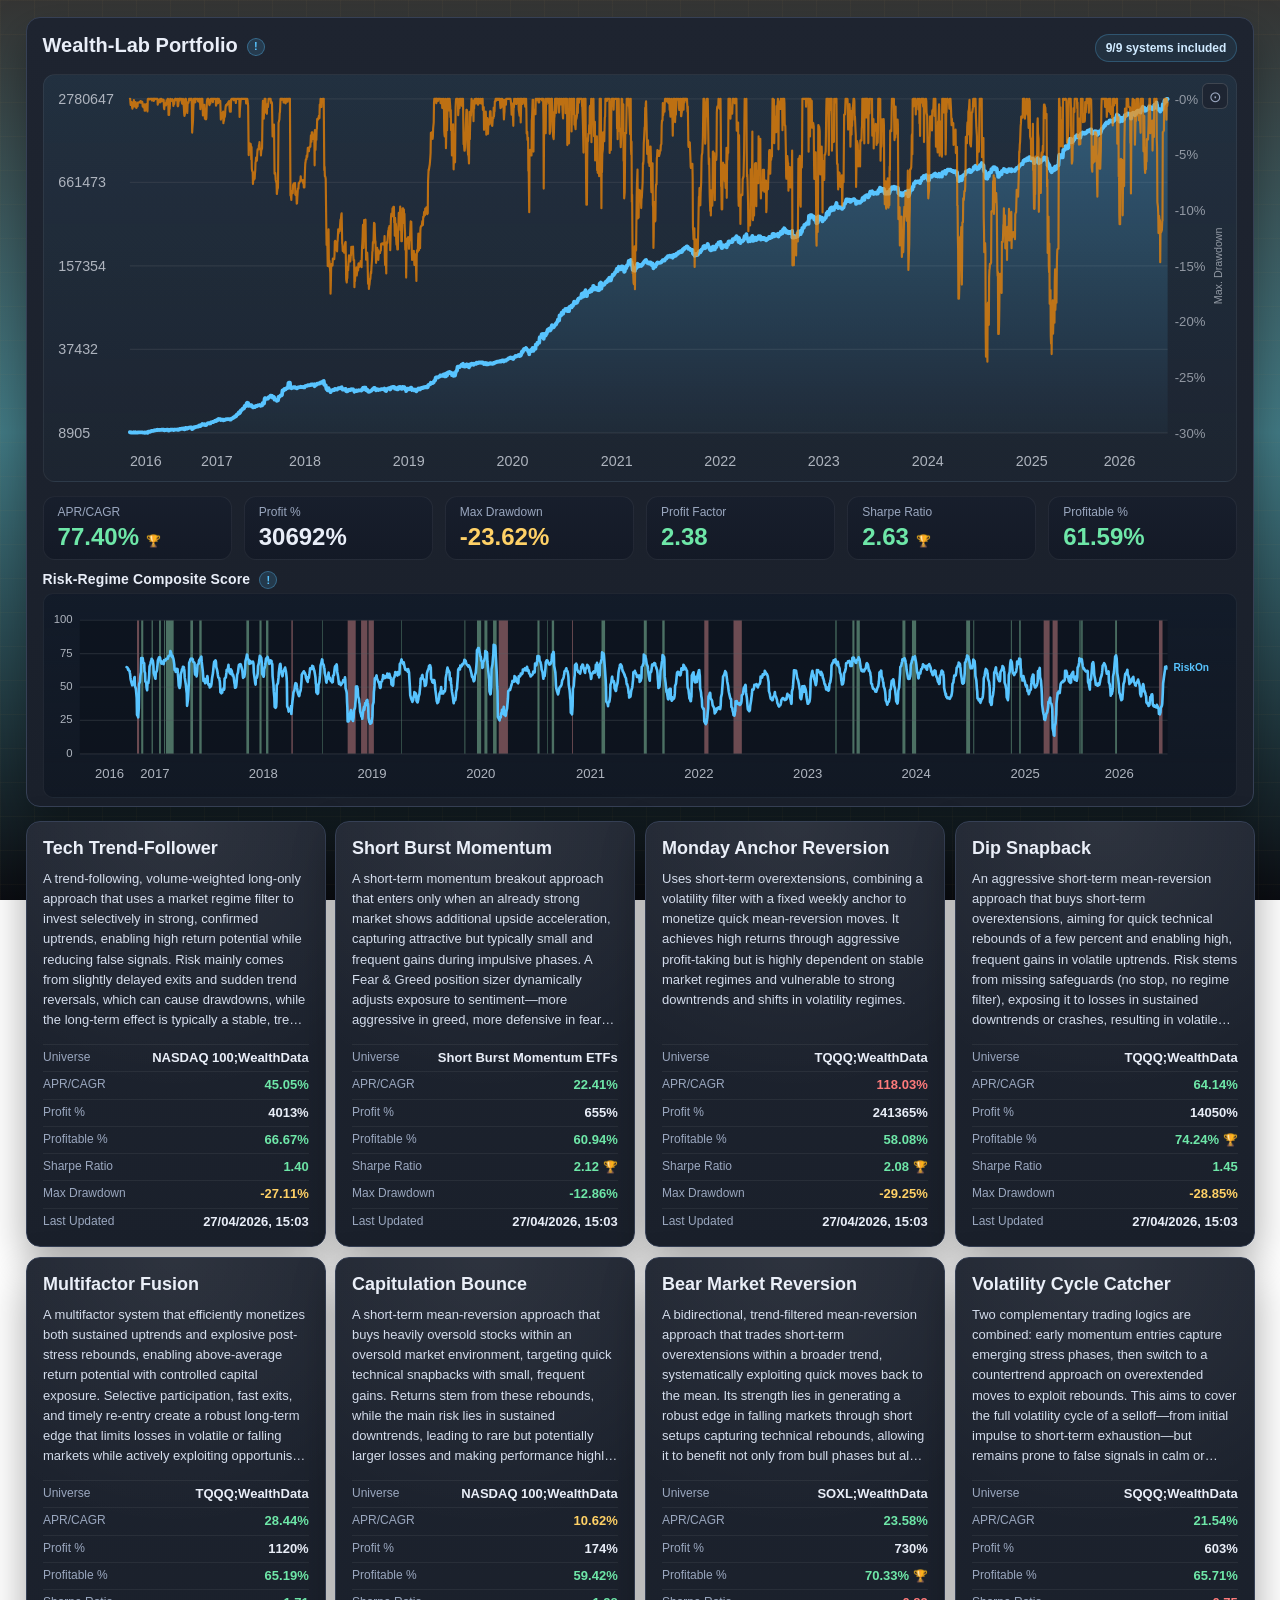
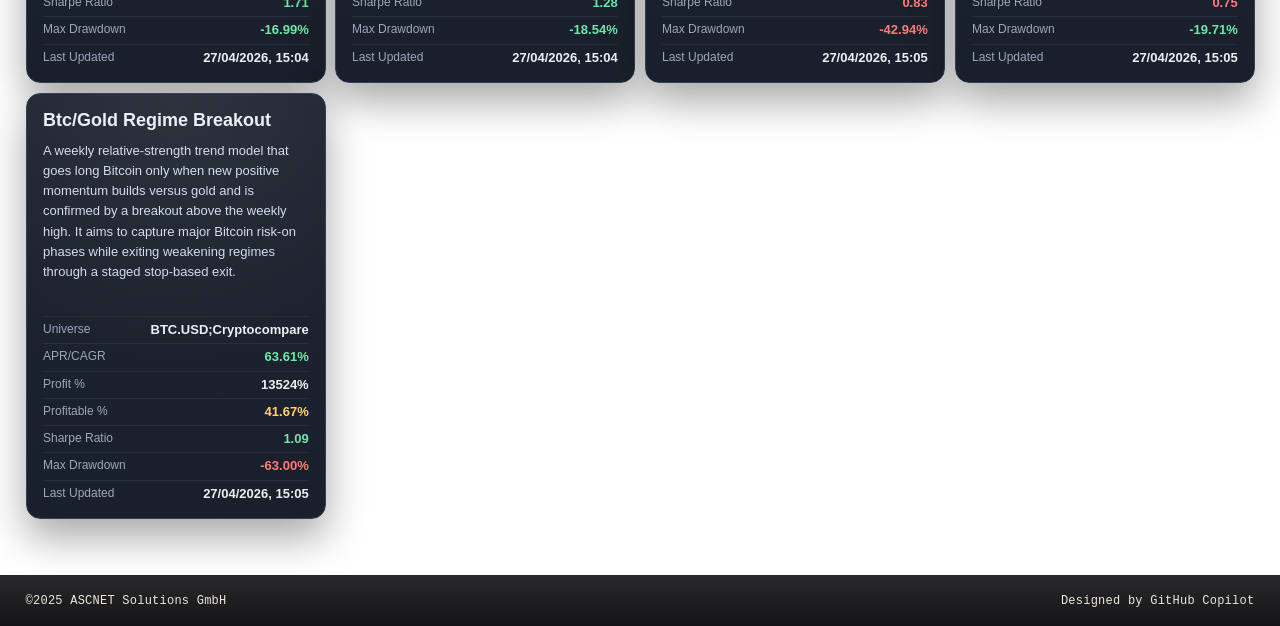
==== index.html @ 626f9207 "Adjusted Risk-Regime Composite Score Panel to better fit into screen hight" ====
<!DOCTYPE html>
<html lang="en">

<head>
    <meta charset="UTF-8" />
    <meta name="viewport" content="width=device-width, initial-scale=1.0" />
    <title>Wealth-Lab Meta-Portfolio | Systematic Trading Systems Overview</title>
    <meta name="description" content="Live overview of the Wealth-Lab Meta-Portfolio — a multi-strategy, regime-aware systematic trading framework active since 2016. Track equity performance, drawdowns and key metrics across 9 independent trading systems." />
    <meta name="robots" content="index, follow" />
    <link rel="canonical" href="https://wl-trading-systems.ascnet.ch/" />
    <meta property="og:title" content="Wealth-Lab Meta-Portfolio" />
    <meta property="og:description" content="Live performance dashboard of a systematic multi-strategy portfolio active since 2016." />
    <meta property="og:type" content="website" />
    <meta property="og:url" content="https://wl-trading-systems.ascnet.ch/" />
    <script type="application/ld+json">
    {
      "@context": "https://schema.org",
      "@type": "WebSite",
      "name": "Wealth-Lab Meta-Portfolio",
      "url": "https://wl-trading-systems.ascnet.ch/",
      "description": "Systematic multi-strategy trading portfolio dashboard, active since 2016."
    }
    </script>
    <link rel="stylesheet" href="css/landing.css" />
</head>

<body>
    <div id="pageLoader" class="page-loader-overlay" role="status" aria-live="polite" aria-label="Loading dashboard overview">
        <div class="page-loader-card">
            <div class="page-loader-spinner" aria-hidden="true"></div>
            <div class="page-loader-title">Loading dashboard...</div>
            <div class="page-loader-text" id="pageLoaderText">Please wait while the overview is being prepared.</div>
        </div>
    </div>

    <main class="landing">
        <section class="portfolio-overview-section" aria-labelledby="portfolioOverviewTitle">
            <div class="portfolio-overview-card">
                <div class="portfolio-overview-header">
                    <div class="portfolio-title-wrap">
                        <h2 id="portfolioOverviewTitle" class="portfolio-overview-title">Wealth-Lab Portfolio</h2><span class="portfolio-info-tooltip">
                            <span class="portfolio-info-icon" aria-label="Portfolio history" role="img">!</span>
                            <span class="portfolio-info-box" role="tooltip">
                                The portfolio was initially established in 2016 with a small set of two systematic trading strategies. From the outset, the focus was on building a fully rule-based, process-driven framework with an emphasis on robustness and long-term survivability. Over time, one of the original strategies proved structurally sound and remains part of the portfolio today, while the other was retired as part of a disciplined validation and selection process.
                                <br><br>
                                Between 2019 and 2023, the portfolio was systematically expanded through the addition of new strategies, each introduced following extensive research, testing and validation. These additions were not made simultaneously, but incrementally across multiple market cycles, allowing each component to be evaluated under different conditions before being integrated into the broader framework.
                                <br><br>
                                Throughout this period, all strategies were continuously refined and stress-tested, including through out-of-sample validation and portfolio-level analysis. Underperforming or redundant components were either improved or removed, ensuring that only resilient and complementary strategies remained.
                                <br><br>
                                The result is the current portfolio: a multi-strategy, regime-aware system composed of independently developed components that have been iteratively enhanced and integrated over several years. This evolutionary approach reflects a strong focus on process discipline, adaptability and the long-term stability of the overall system rather than short-term performance optimization.
                            </span>
                        </span>
                    </div>
                    <div class="portfolio-overview-status" id="portfolioOverviewStatus">Loading...</div>
                </div>
                <div class="portfolio-overview-chart-wrap">
                    <svg id="portfolioOverviewChart" viewBox="0 0 1000 340" preserveAspectRatio="xMidYMid meet" aria-label="Aggregated portfolio equity chart"></svg>
                </div>
                <div class="portfolio-kpi-grid grid-cards" id="portfolioOverviewCards" aria-live="polite"></div>

                <div class="regime-engine-wrap">
                    <div class="regime-engine-header">
                        <span class="regime-engine-title-row">
                            <span class="regime-engine-title">Risk-Regime Composite Score</span>
                            <span class="regime-info-tooltip">
                                <span class="regime-info-icon" aria-label="Info" role="img">!</span>
                                <span class="regime-info-box" role="tooltip">
                                    The Risk-Regime Composite Score is a normalized 0–100 indicator that captures the overall market environment by combining trend strength and momentum 
                                    across multiple time horizons, enriched by a forward-looking volatility component providing an external view of market stress and implied volatility dynamics
                                    <br><br>
                                    It integrates a slow (structural), medium (confirmation), and fast (timing) component, along with their directional changes (slopes), into a single regime signal.
                                    Higher values indicate a stable, risk-on environment with strong and aligned trends, while lower values reflect deteriorating conditions, increased fragility, and a transition toward risk-off.
                                    <br><br>
                                    The score is designed for portfolio-level exposure control, helping to determine when risk should be increased, reduced, or avoided, rather than for precise trade entry timing.
                                </span>
                            </span>
                        </span>
                        <span class="regime-engine-legend">
                            <span id="regimeLegendStretch" class="regime-legend-item regime-legend-stretch">&#9679; Risk-Regime Stretch Score</span>
                        </span>
                    </div>
                    <div class="regime-engine-chart-wrap">
                        <svg id="regimeEngineChart" viewBox="0 0 1000 170" preserveAspectRatio="xMidYMid meet"
                             aria-label="Market regime composite and stretch score chart"></svg>
                    </div>
                </div>
            </div>
        </section>

        <section class="systems-grid" id="systemsGrid" aria-live="polite"></section>
    </main>

    <footer class="site-footer" aria-label="Footer">
        <div class="site-footer-inner footer-simple">
            <div class="site-footer-left">©2025 ASCNET Solutions GmbH</div>
            <div class="site-footer-right">Designed by GitHub Copilot</div>
        </div>
    </footer>

    <script src="js/systems.js"></script>
    <script src="js/kpi-config.js"></script>
    <script src="js/equity-overview-chart.js"></script>
    <script src="js/regime-engine-chart.js"></script>
    <script src="js/landing.js"></script>
</body>

</html>
---- css/landing.css ----
:root {
  --bg: #101218;
  --bg-soft: #161b24;
  --panel: #1e2430;
  --panel-soft: #242c3a;
  --border: #364055;
  --text: #e9eef8;
  --muted: #9aa7bf;
  --accent: #58c4ff;
  --accent-2: #6fffb0;
  --danger: #ff6b6b;
  --shadow: 0 18px 40px rgba(0, 0, 0, 0.35);
}

* {
  box-sizing: border-box;
}

body {
  margin: 0;
  min-height: 100vh;
  display: flex;
  flex-direction: column;
  position: relative;
  overflow-x: hidden;
  isolation: isolate;
  font-family: "Segoe UI", Tahoma, Geneva, Verdana, sans-serif;
  color: var(--text);
  background: linear-gradient(rgba(201, 157, 84, 0.045) 1px, transparent 1px),
    linear-gradient(90deg, rgba(201, 157, 84, 0.045) 1px, transparent 1px),
    radial-gradient(
      circle at 50% 0%,
      rgba(255, 212, 138, 0.08),
      transparent 0 34%
    ),
    /* linear-gradient(180deg, #08080b 0%, #120f0c 48%, #0b0d12 100%); */
      linear-gradient(180deg, #353534 0%, #417983 48%, #0b0d12 100%);

  background-size: 34px 34px, 34px 34px, auto, auto;
  background-attachment: fixed;
}

body::before,
body::after {
  content: "";
  position: fixed;
  inset: -14% -10%;
  pointer-events: none;
  z-index: -1;
  filter: blur(90px);
  opacity: 0.92;
  mix-blend-mode: screen;
}

body::before {
  background: radial-gradient(
      circle at 14% 12%,
      rgba(214, 164, 78, 0.3),
      transparent 0 28%
    ),
    radial-gradient(
      circle at 88% 10%,
      rgba(255, 210, 120, 0.18),
      transparent 0 24%
    ),
    radial-gradient(
      circle at 50% -6%,
      rgba(155, 114, 58, 0.14),
      transparent 0 22%
    );
}

body::after {
  background: radial-gradient(
      circle at 24% 74%,
      rgba(191, 145, 63, 0.12),
      transparent 0 18%
    ),
    radial-gradient(
      circle at 78% 84%,
      rgba(255, 214, 138, 0.08),
      transparent 0 18%
    );
}

.page-loader-overlay {
  position: fixed;
  inset: 0;
  z-index: 120;
  display: flex;
  align-items: center;
  justify-content: center;
  padding: 16px;
  background: rgba(7, 10, 16, 0.72);
  backdrop-filter: blur(8px);
  opacity: 1;
  visibility: visible;
  transition: opacity 180ms ease, visibility 180ms ease;
}

.page-loader-overlay.hidden {
  opacity: 0;
  visibility: hidden;
  pointer-events: none;
}

.page-loader-card {
  width: min(360px, 92vw);
  padding: 24px;
  border-radius: 16px;
  border: 1px solid rgba(255, 255, 255, 0.1);
  background: linear-gradient(
    180deg,
    rgba(18, 23, 34, 0.96),
    rgba(23, 29, 42, 0.96)
  );
  box-shadow: 0 22px 54px rgba(0, 0, 0, 0.42);
  text-align: center;
}

.page-loader-spinner {
  width: 38px;
  height: 38px;
  margin: 0 auto 12px;
  border-radius: 50%;
  border: 3px solid rgba(255, 255, 255, 0.12);
  border-top-color: var(--accent);
  animation: page-loader-spin 0.85s linear infinite;
}

.page-loader-title {
  font-size: 16px;
  font-weight: 600;
  color: var(--text);
}

.page-loader-text {
  margin-top: 8px;
  color: var(--muted);
  font-size: 13px;
}

@keyframes page-loader-spin {
  to {
    transform: rotate(360deg);
  }
}

.landing {
  flex: 1;
  width: min(1200px, 94vw);
  margin: 0 auto;
  padding: 1px 0 56px;
}

.site-footer {
  margin-top: auto;
  border-top: 1px solid rgba(255, 255, 255, 0.08);
  background: linear-gradient(
    180deg,
    rgba(18, 18, 20, 0.9),
    rgba(10, 10, 12, 0.96)
  );
  backdrop-filter: blur(10px);
}

.site-footer-inner {
  width: min(1200px, 94vw);
  margin: 0 auto;
  padding: 18px 0;
  display: grid;
  grid-template-columns: 1fr auto 1fr;
  align-items: center;
  gap: 16px;
}

.site-footer-left,
.site-footer-right,
.site-footer-link,
.site-footer-separator {
  font-family: "Consolas", "SFMono-Regular", monospace;
  font-size: 12px;
  color: rgba(255, 248, 236, 0.92);
  letter-spacing: 0.02em;
}

.footer-simple {
  grid-template-columns: 1fr 1fr;
}

.site-footer-right {
  text-align: right;
}

.landing-header h1 {
  margin: 0;
  font-size: clamp(26px, 4vw, 40px);
  letter-spacing: 0.02em;
}

.landing-header p {
  margin: 10px 0 0;
  color: var(--muted);
  line-height: 1.6;
  max-width: 860px;
}

.portfolio-overview-section {
  margin-top: 16px;
}

.portfolio-overview-card {
  background: linear-gradient(180deg, var(--panel) 0%, #1a202b 100%);
  border: 1px solid var(--border);
  border-radius: 14px;
  padding: 16px 16px 8px;
  box-shadow: var(--shadow);
}

.portfolio-overview-header {
  display: flex;
  justify-content: space-between;
  align-items: flex-start;
  gap: 16px;
  margin-bottom: 12px;
}

.portfolio-overview-title {
  margin: 0;
  font-size: 20px;
}

.portfolio-title-wrap {
  display: flex;
  align-items: center;
  gap: 0;
  flex-wrap: nowrap;
  min-width: 0;
}

.portfolio-info-tooltip {
  position: relative;
  display: inline-flex;
  align-items: center;
  flex-shrink: 0;
  margin-left: 9px;
  top: 1px;
}

.portfolio-info-icon {
  display: inline-flex;
  align-items: center;
  justify-content: center;
  width: 18px;
  height: 18px;
  border-radius: 50%;
  background: rgba(88, 196, 255, 0.15);
  border: 1px solid rgba(88, 196, 255, 0.35);
  color: var(--accent);
  font-size: 11px;
  font-weight: 700;
  font-style: normal;
  font-family: "Segoe UI", sans-serif;
  cursor: default;
  line-height: 1;
  user-select: none;
  transition: background 0.2s, border-color 0.2s;
}

.portfolio-info-tooltip:hover .portfolio-info-icon {
  background: rgba(88, 196, 255, 0.28);
  border-color: var(--accent);
}

.portfolio-info-box {
  display: none;
  position: absolute;
  top: calc(100% + 10px);
  left: 0;
  z-index: 200;
  width: 440px;
  max-width: min(440px, 90vw);
  background: #1a2235;
  border: 1px solid rgba(88, 196, 255, 0.22);
  border-radius: 10px;
  padding: 14px 16px;
  color: var(--text);
  font-size: 12.5px;
  line-height: 1.6;
  font-weight: 400;
  box-shadow: 0 8px 32px rgba(0, 0, 0, 0.55);
  white-space: normal;
  word-wrap: break-word;
  pointer-events: none;
}

.portfolio-info-tooltip:hover .portfolio-info-box {
  display: block;
}

@media (max-width: 700px) {
  .portfolio-title-wrap {
    position: relative;
  }
  .portfolio-info-tooltip {
    position: static;
  }
  .portfolio-info-box {
    position: absolute;
    top: 100%;
    left: 0;
    right: 0;
    bottom: auto;
    width: auto;
    max-width: none;
  }
}

.portfolio-overview-subtitle {
  margin: 6px 0 0;
  color: var(--muted);
  line-height: 1.5;
}

.portfolio-overview-status {
  flex: 0 0 auto;
  padding: 6px 10px;
  border-radius: 999px;
  border: 1px solid rgba(88, 196, 255, 0.25);
  background: rgba(88, 196, 255, 0.08);
  color: #cfeaff;
  font-size: 12px;
  font-weight: 600;
}

.portfolio-overview-chart-wrap {
  width: 100%;
  overflow: hidden;
  border: 1px solid rgba(255, 255, 255, 0.06);
  border-radius: 12px;
  background: linear-gradient(
    180deg,
    rgba(88, 196, 255, 0.08),
    rgba(88, 196, 255, 0.02)
  );
  position: relative;
}

.chart-zoom-reset {
  position: absolute;
  top: 8px;
  right: 8px;
  z-index: 10;
  width: 26px;
  height: 26px;
  border-radius: 6px;
  border: 1px solid rgba(255, 255, 255, 0.15);
  background: rgba(30, 36, 48, 0.82);
  color: var(--muted);
  font-size: 15px;
  line-height: 1;
  cursor: pointer;
  display: flex;
  align-items: center;
  justify-content: center;
  transition: background 0.15s, color 0.15s, border-color 0.15s;
  backdrop-filter: blur(4px);
}

.chart-zoom-reset:hover {
  background: rgba(88, 196, 255, 0.18);
  border-color: var(--accent);
  color: var(--accent);
}

.portfolio-overview-chart-wrap svg {
  width: 100%;
  height: auto;
  display: block;
}

.portfolio-kpi-grid {
  margin-top: 14px;
  display: grid;
  grid-template-columns: repeat(auto-fit, minmax(170px, 1fr));
  gap: 12px;
}

.portfolio-kpi-grid .card {
  background: linear-gradient(
    180deg,
    rgba(24, 31, 44, 0.98),
    rgba(20, 26, 38, 0.98)
  );
  border: 1px solid rgba(255, 255, 255, 0.06);
  border-radius: 12px;
  padding: 8px 14px;
}

.portfolio-kpi-grid .card-label {
  color: var(--muted);
  font-size: 12px;
  margin-bottom: 4px;
}

.portfolio-kpi-grid .card-value {
  font-size: 24px;
  line-height: 1.2;
  font-weight: 600;
  color: var(--text);
}

.portfolio-kpi-grid .card-value.kpi-positive {
  color: #6ee7a8;
}

.portfolio-kpi-grid .card-value.kpi-warning {
  color: #ffd166;
}

.portfolio-kpi-grid .card-value.kpi-danger {
  color: #ff7b7b;
}

.portfolio-kpi-empty {
  grid-column: 1 / -1;
  padding: 12px 14px;
  border: 1px dashed rgba(255, 255, 255, 0.12);
  border-radius: 12px;
  color: var(--muted);
  text-align: center;
}

.systems-grid {
  margin-top: 14px;
  display: grid;
  grid-template-columns: repeat(auto-fit, minmax(240px, 1fr));
  gap: 10px;
  perspective: 1000px;
}

.system-card {
  text-decoration: none;
  color: inherit;
  display: flex;
  flex-direction: column;
  height: 100%;
  background: linear-gradient(180deg, var(--panel) 0%, #1a202b 100%);
  border: 1px solid var(--border);
  border-radius: 14px;
  padding: 16px;
  box-shadow: var(--shadow);
  position: relative;
  transition: transform 0.08s ease-out, border-color 0.3s ease,
    box-shadow 0.3s ease;
  will-change: transform;
}

/* Rotating gradient border (shown on hover) */
.system-card::before {
  content: "";
  position: absolute;
  inset: 0;
  border-radius: 14px;
  padding: 1.5px;
  background: linear-gradient(var(--sc-angle, 0deg), #58c4ff, #b98a2f, #58c4ff);
  mask: linear-gradient(#fff 0 0) content-box, linear-gradient(#fff 0 0);
  -webkit-mask: linear-gradient(#fff 0 0) content-box, linear-gradient(#fff 0 0);
  mask-composite: exclude;
  -webkit-mask-composite: xor;
  pointer-events: none;
  opacity: 0;
  transition: opacity 0.3s;
  z-index: 0;
}

.system-card:hover::before {
  opacity: 1;
  animation: sc-rotate-border 4s linear infinite;
}

@property --sc-angle {
  syntax: "<angle>";
  initial-value: 0deg;
  inherits: false;
}

@keyframes sc-rotate-border {
  to {
    --sc-angle: 360deg;
  }
}

.system-card:hover {
  border-color: #58c4ff;
  box-shadow: 0 20px 44px rgba(0, 0, 0, 0.42),
    0 0 0 1px rgba(185, 138, 47, 0.28), 0 0 18px rgba(185, 138, 47, 0.16);
}

/* Gloss / light reflection overlay */
.system-card-gloss {
  position: absolute;
  inset: 0;
  border-radius: 14px;
  pointer-events: none;
  z-index: 1;
  background: radial-gradient(
    circle at 50% 0%,
    rgba(255, 255, 255, 0.07) 0%,
    transparent 60%
  );
  transition: background 0.05s linear;
}

.system-card-head {
  display: flex;
  align-items: center;
  gap: 10px;
}

.system-card-head h2 {
  margin: 0;
  font-size: 18px;
}

.system-description {
  margin: 10px 0 14px;
  color: #d2dbeb;
  font-size: 13px;
  min-height: calc(1.55em * 8);
  line-height: 1.55;
  overflow: hidden;
  display: -webkit-box;
  -webkit-line-clamp: 8;
  -webkit-box-orient: vertical;
}

.system-meta {
  margin: 0;
  display: grid;
  gap: 5px;
  margin-top: auto;
}

.system-meta div {
  display: flex;
  justify-content: space-between;
  gap: 12px;
  border-top: 1px solid rgba(255, 255, 255, 0.06);
  padding-top: 5px;
}

.system-meta dt {
  color: var(--muted);
  font-size: 12px;
  line-height: 1.25;
}

.system-meta dd {
  margin: 0;
  text-align: right;
  font-size: 13px;
  line-height: 1.25;
  color: var(--text);
  font-weight: 600;
}

.system-meta dd.kpi-positive {
  color: #6ee7a8;
}

.system-meta dd.kpi-warning {
  color: #ffd166;
}

.system-meta dd.kpi-danger {
  color: #ff7b7b;
}

.kpi-trophy {
  font-size: 12px;
  vertical-align: baseline;
}

.system-card-error {
  border-color: rgba(255, 107, 107, 0.55);
  background: linear-gradient(180deg, #2b1f23 0%, #201619 100%);
}

.system-card-error .system-description {
  color: #ffb6b6;
}

@media (min-width: 1280px) {
  .landing,
  .site-footer-inner {
    width: min(1360px, 96vw);
  }

  .systems-grid {
    grid-template-columns: repeat(auto-fit, minmax(260px, 1fr));
  }
}

@media (max-width: 700px) {
  .landing {
    width: min(1200px, 92vw);
    padding: 24px 0 36px;
  }

  .portfolio-overview-header {
    flex-direction: column;
    align-items: stretch;
  }

  .portfolio-overview-status {
    align-self: flex-start;
  }

  .chart-zoom-reset {
    display: none;
  }

  .portfolio-kpi-grid {
    grid-template-columns: repeat(2, 1fr);
    gap: 10px;
  }

  .portfolio-kpi-grid .card-value {
    font-size: 20px;
  }

  .systems-grid {
    grid-template-columns: 1fr;
  }

  .system-card-head h2 {
    font-size: 15px;
  }

  .site-footer-inner {
    grid-template-columns: 1fr;
    text-align: center;
    gap: 10px;
  }

  .footer-simple {
    grid-template-columns: 1fr;
  }

  .site-footer-right {
    text-align: center;
  }
}

/* ── Market Regime Engine Panel ─────────────────────────────────── */
.regime-engine-wrap {
  margin-top: 10px;
}

.regime-engine-header {
  display: flex;
  align-items: center;
  justify-content: space-between;
  gap: 20px;
  flex-wrap: wrap;
  margin-bottom: 5px;
}

.regime-engine-title-row {
  display: inline-flex;
  align-items: center;
  gap: 0;
}

.regime-engine-title {
  font-size: 14px;
  font-weight: 700;
  color: var(--text);
  letter-spacing: 0.01em;
}

.regime-info-tooltip {
  position: relative;
  display: inline-flex;
  align-items: center;
  flex-shrink: 0;
  margin-left: 9px;
  top: 1px;
}

.regime-info-icon {
  display: inline-flex;
  align-items: center;
  justify-content: center;
  width: 18px;
  height: 18px;
  border-radius: 50%;
  background: rgba(88, 196, 255, 0.15);
  border: 1px solid rgba(88, 196, 255, 0.35);
  color: var(--accent);
  font-size: 11px;
  font-weight: 700;
  font-style: normal;
  font-family: "Segoe UI", sans-serif;
  cursor: default;
  line-height: 1;
  user-select: none;
  transition: background 0.2s, border-color 0.2s;
}

.regime-info-tooltip:hover .regime-info-icon {
  background: rgba(88, 196, 255, 0.28);
  border-color: var(--accent);
}

.regime-info-box {
  display: none;
  position: absolute;
  bottom: calc(100% + 10px);
  left: 0;
  z-index: 200;
  width: 400px;
  max-width: min(400px, 90vw);
  background: #1a2235;
  border: 1px solid rgba(88, 196, 255, 0.22);
  border-radius: 10px;
  padding: 14px 16px;
  color: var(--text);
  font-size: 12.5px;
  line-height: 1.6;
  font-weight: 400;
  box-shadow: 0 8px 32px rgba(0, 0, 0, 0.55);
  white-space: normal;
  word-wrap: break-word;
  pointer-events: none;
}

.regime-info-tooltip:hover .regime-info-box {
  display: block;
}

.regime-engine-legend {
  display: flex;
  gap: 26px;
  align-items: center;
  flex-wrap: wrap;
}

.regime-legend-item {
  font-size: 10px;
  font-weight: 400;
  color: var(--muted);
}

.regime-legend-composite {
  color: #58c4ff;
}

.regime-legend-stretch {
  color: #f5d97a;
}

.regime-engine-chart-wrap {
  width: 100%;
  overflow: hidden;
  border: 1px solid rgba(255, 255, 255, 0.06);
  border-radius: 10px;
  background: linear-gradient(
    180deg,
    rgba(15, 25, 40, 0.7),
    rgba(10, 18, 30, 0.5)
  );
}

.regime-engine-chart-wrap svg {
  width: 100%;
  height: auto;
  display: block;
}
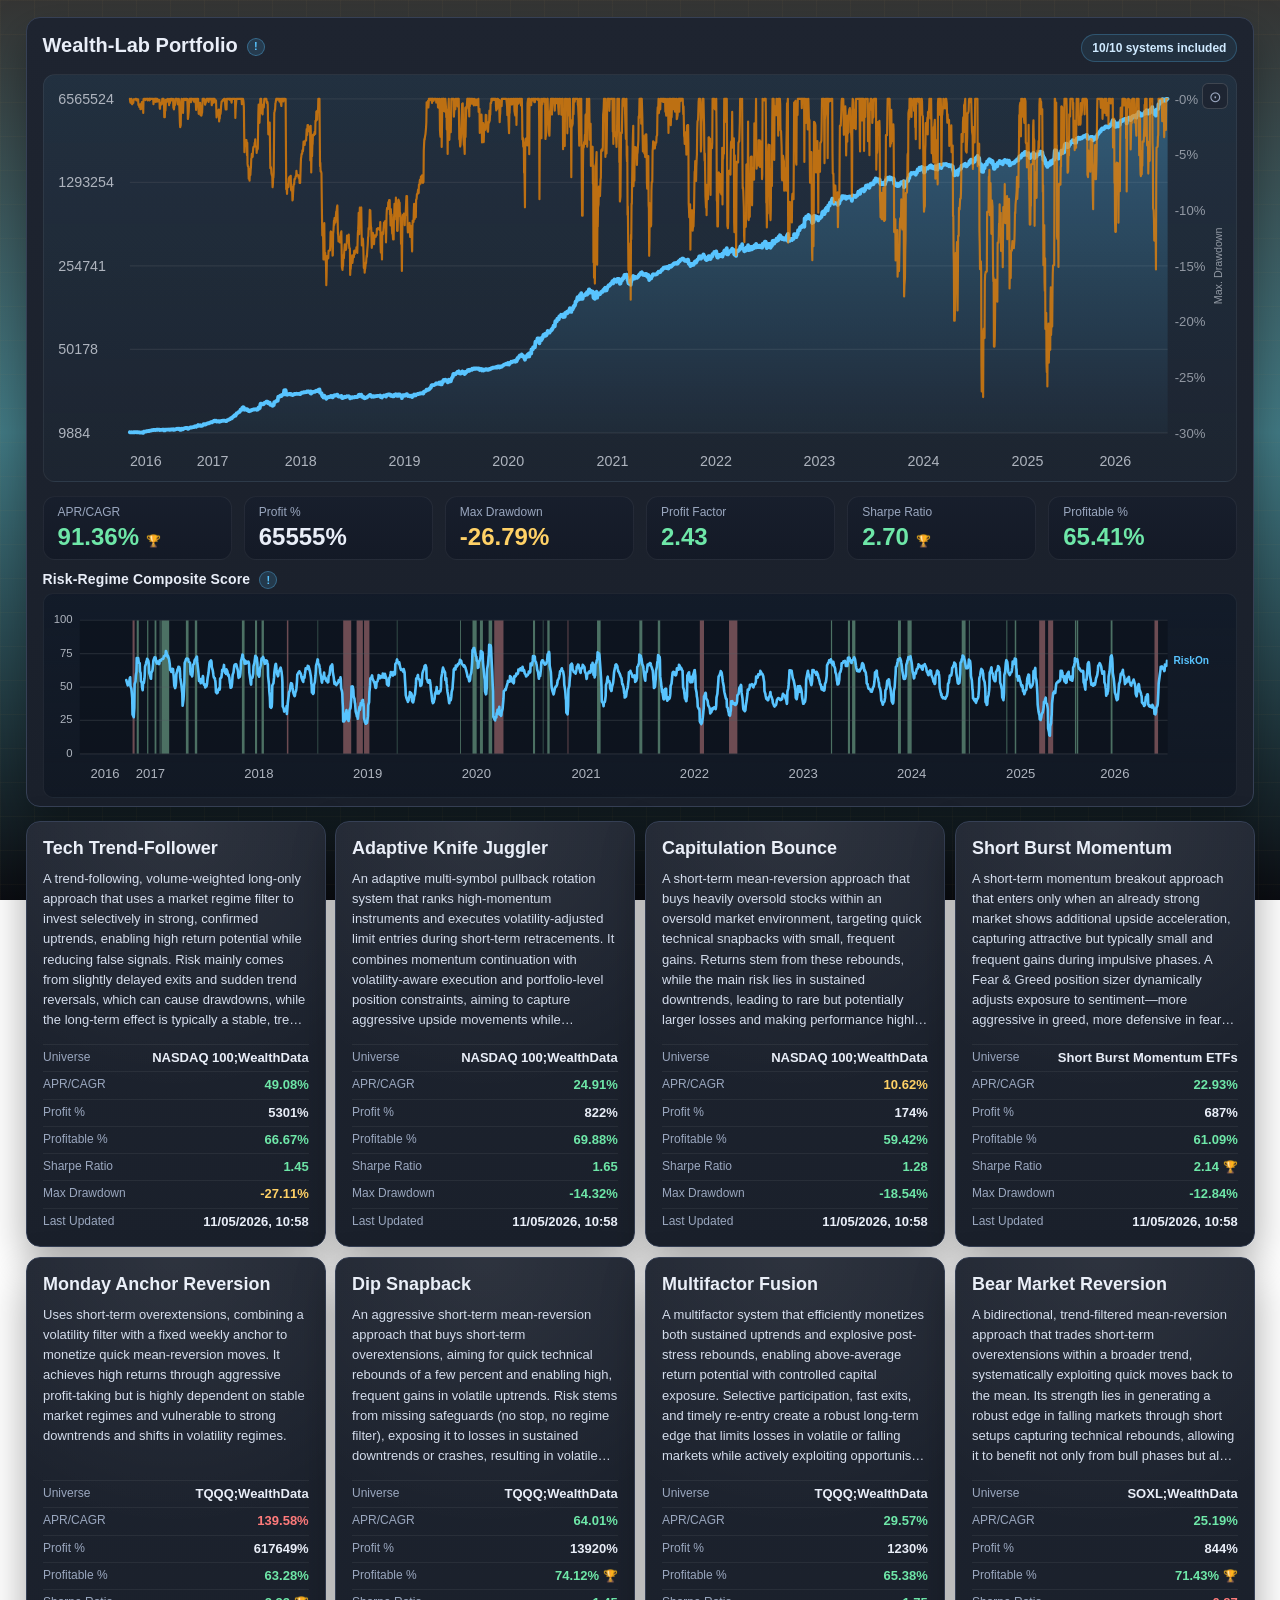
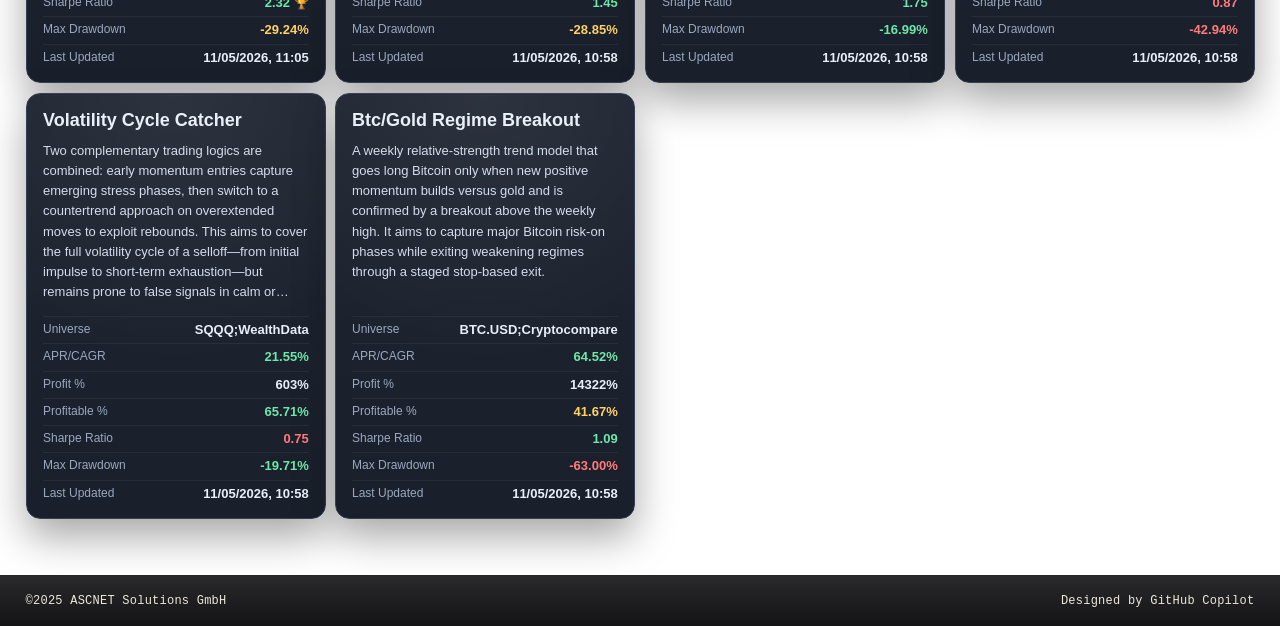
==== commit 380c6e7c: "Changed Text in portfolio-info-box" ====
--- a/index.html
+++ b/index.html
@@ -43,7 +43,7 @@
                             <span class="portfolio-info-box" role="tooltip">
                                 The portfolio was initially established in 2016 with a small set of two systematic trading strategies. From the outset, the focus was on building a fully rule-based, process-driven framework with an emphasis on robustness and long-term survivability. Over time, one of the original strategies proved structurally sound and remains part of the portfolio today, while the other was retired as part of a disciplined validation and selection process.
                                 <br><br>
-                                Between 2019 and 2023, the portfolio was systematically expanded through the addition of new strategies, each introduced following extensive research, testing and validation. These additions were not made simultaneously, but incrementally across multiple market cycles, allowing each component to be evaluated under different conditions before being integrated into the broader framework.
+                                Since 2019, the portfolio was systematically expanded through the addition of new strategies, each introduced following extensive research, testing and validation. These additions were not made simultaneously, but incrementally across multiple market cycles, allowing each component to be evaluated under different conditions before being integrated into the broader framework.
                                 <br><br>
                                 Throughout this period, all strategies were continuously refined and stress-tested, including through out-of-sample validation and portfolio-level analysis. Underperforming or redundant components were either improved or removed, ensuring that only resilient and complementary strategies remained.
                                 <br><br>
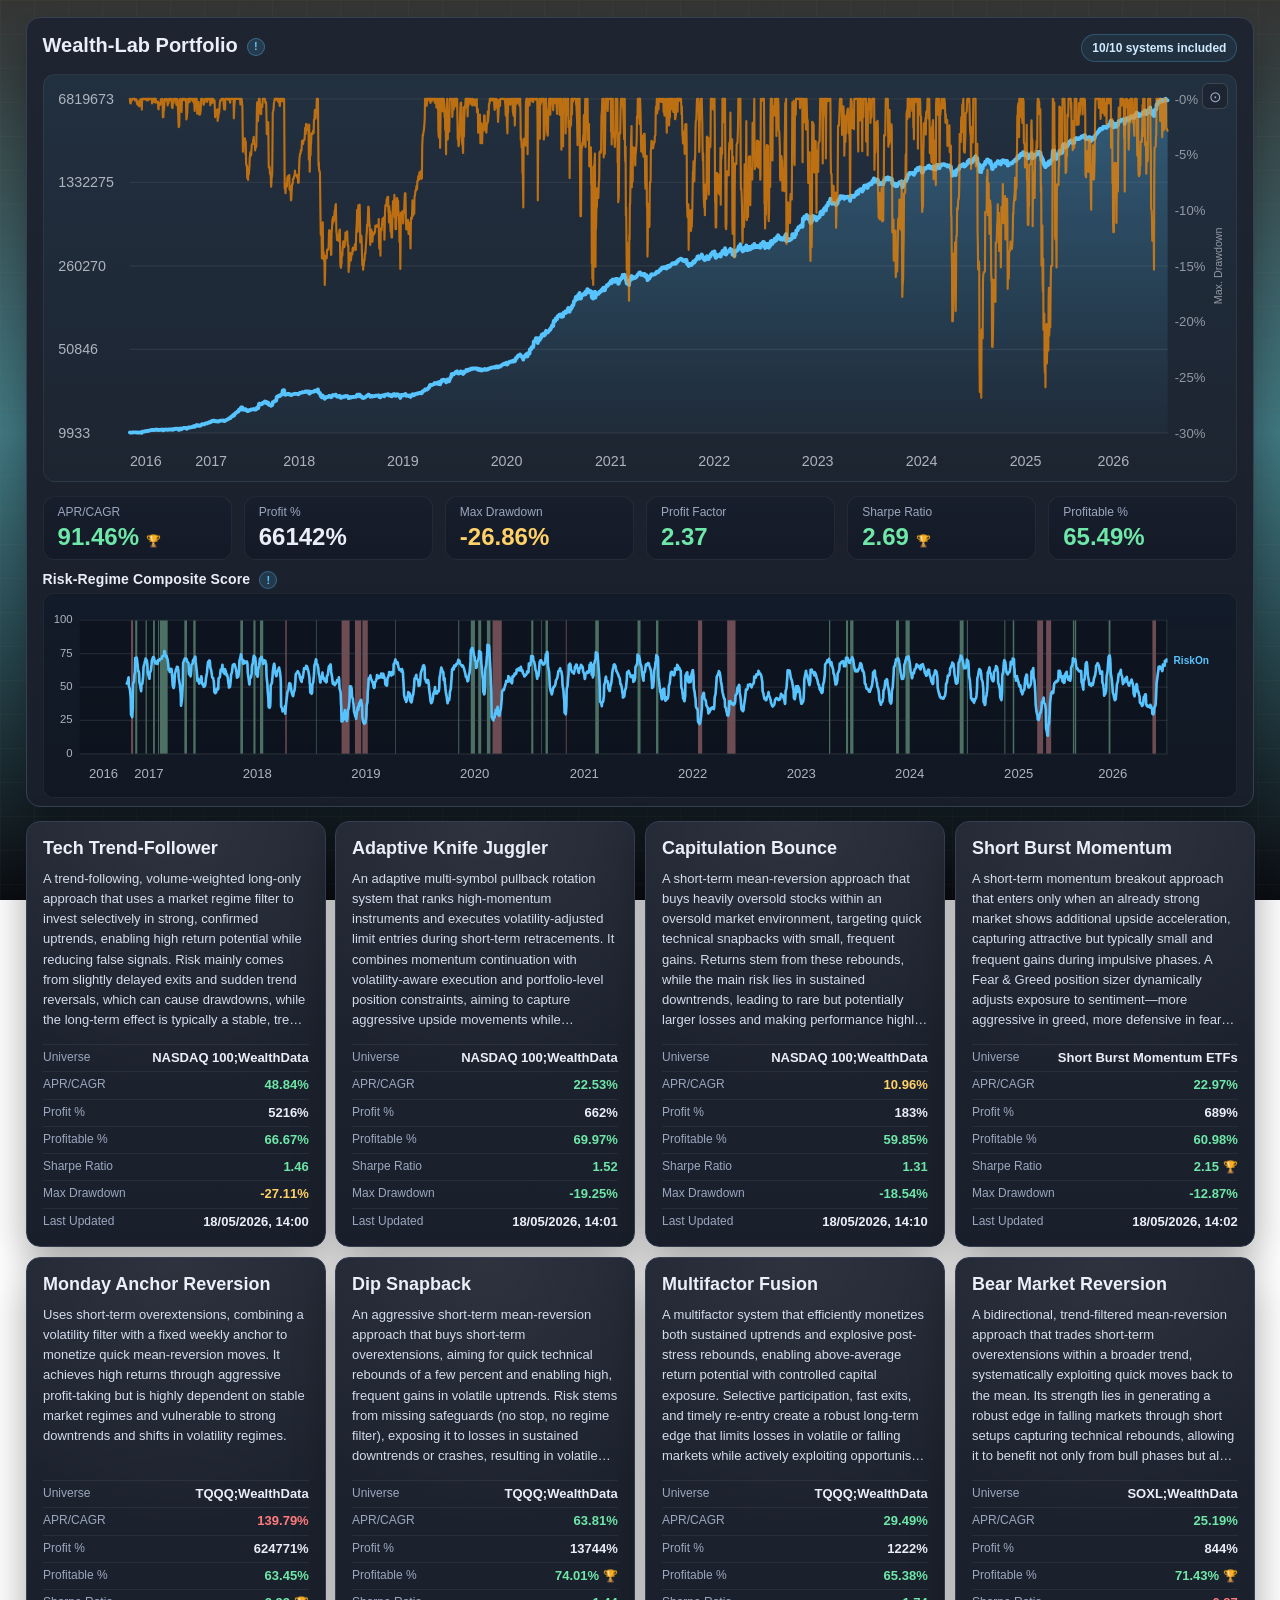
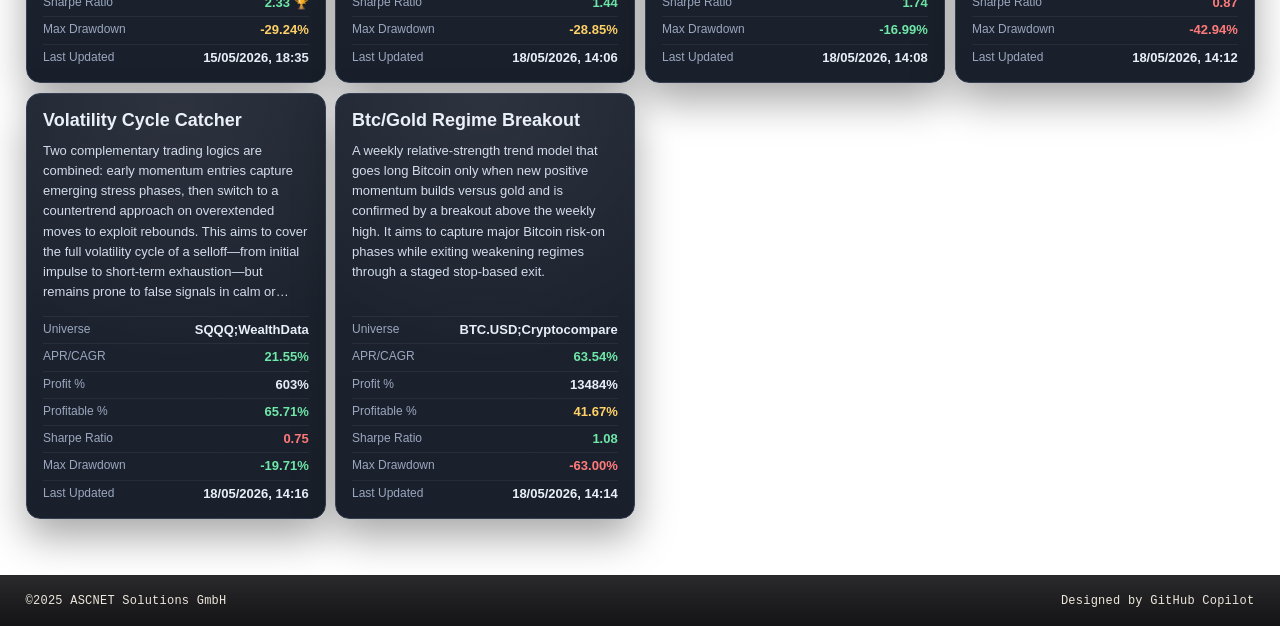
==== commit bbbacafe: "Added cacheBuster to fetch fresh data when page is loaded" ====
--- a/index.html
+++ b/index.html
@@ -97,11 +97,38 @@
         </div>
     </footer>
 
-    <script src="js/systems.js"></script>
-    <script src="js/kpi-config.js"></script>
-    <script src="js/equity-overview-chart.js"></script>
-    <script src="js/regime-engine-chart.js"></script>
-    <script src="js/landing.js"></script>
+    <script>
+    (function loadScriptsWithoutCache() {
+        const cacheBuster = Date.now();
+        const scripts = [
+            "js/systems.js",
+            "js/kpi-config.js",
+            "js/equity-overview-chart.js",
+            "js/regime-engine-chart.js",
+            "js/landing.js"
+        ];
+
+        let index = 0;
+
+        function loadNext() {
+            if (index >= scripts.length) return;
+
+            const script = document.createElement("script");
+            script.src = scripts[index] + "?v=" + cacheBuster;
+            script.onload = function () {
+                index += 1;
+                loadNext();
+            };
+            script.onerror = function () {
+                console.error("Failed to load script:", scripts[index]);
+            };
+
+            document.body.appendChild(script);
+        }
+
+        loadNext();
+    })();
+    </script>
 </body>
 
 </html>
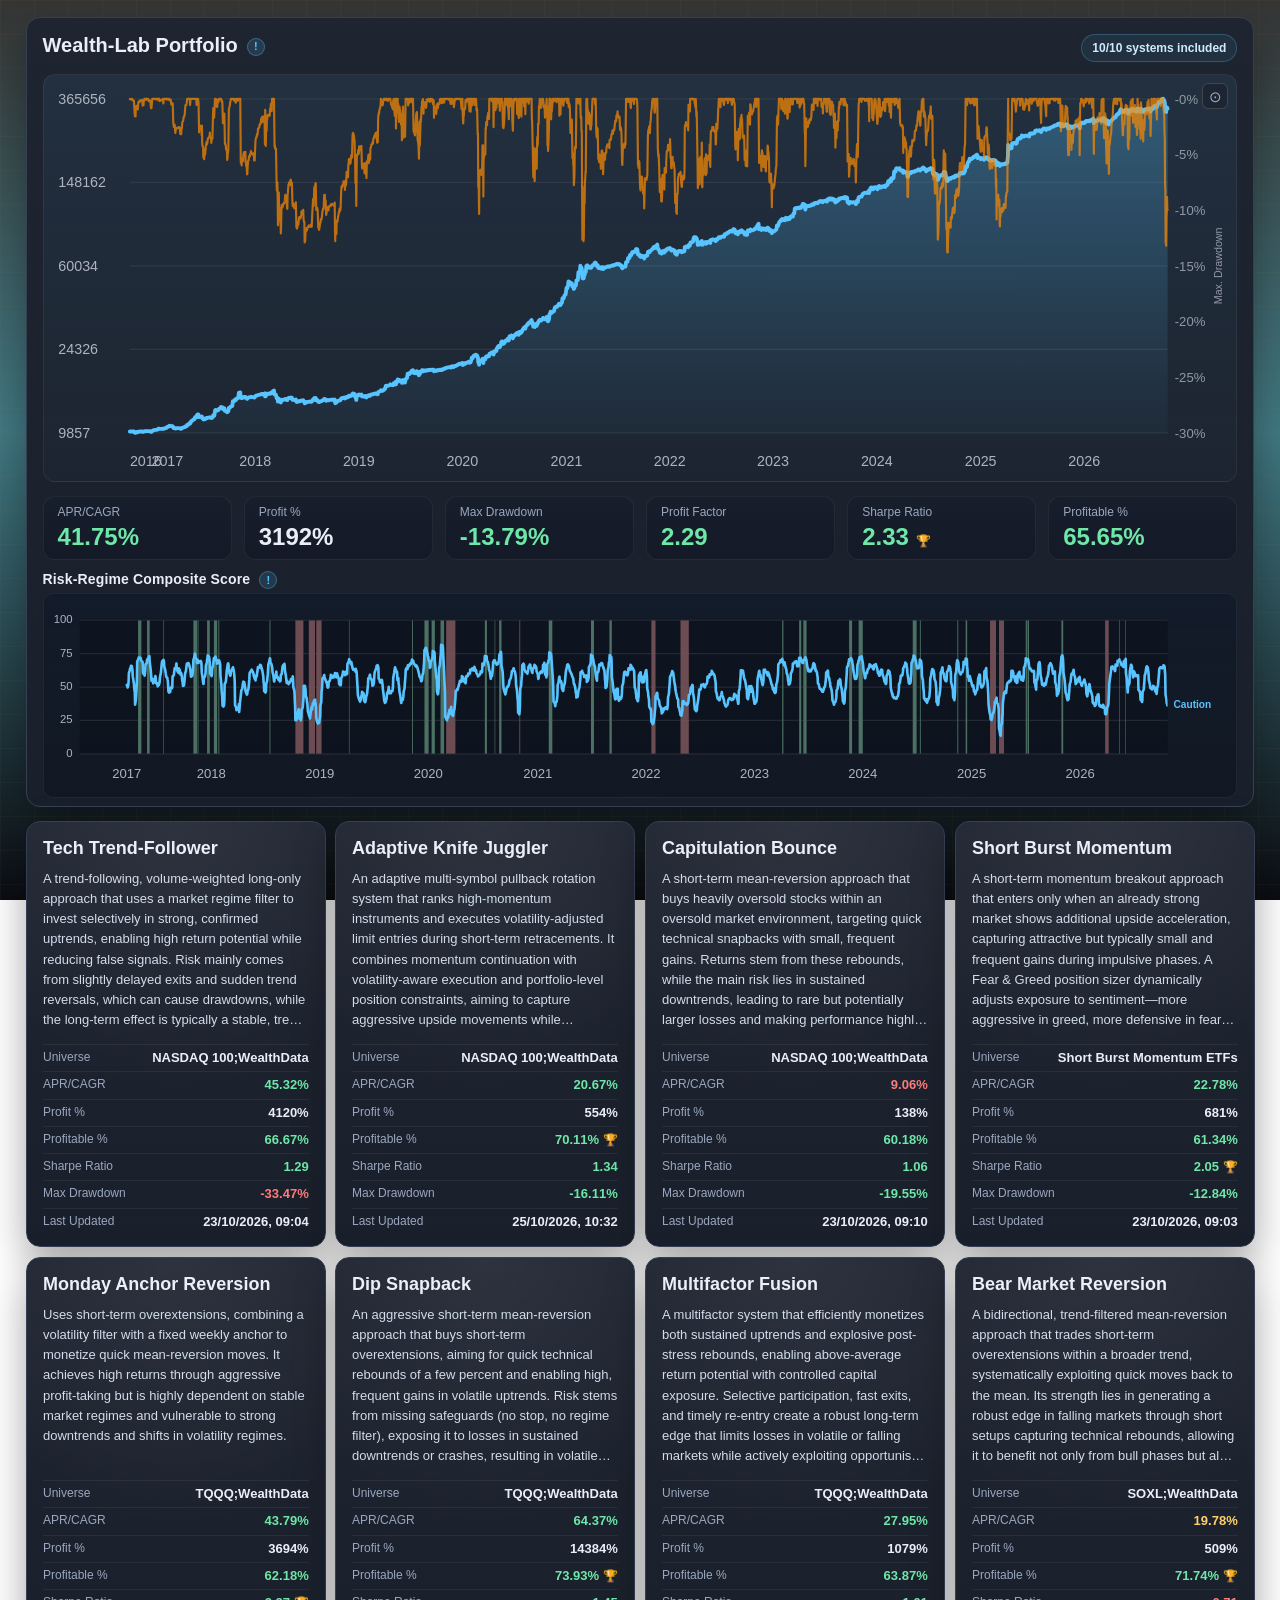
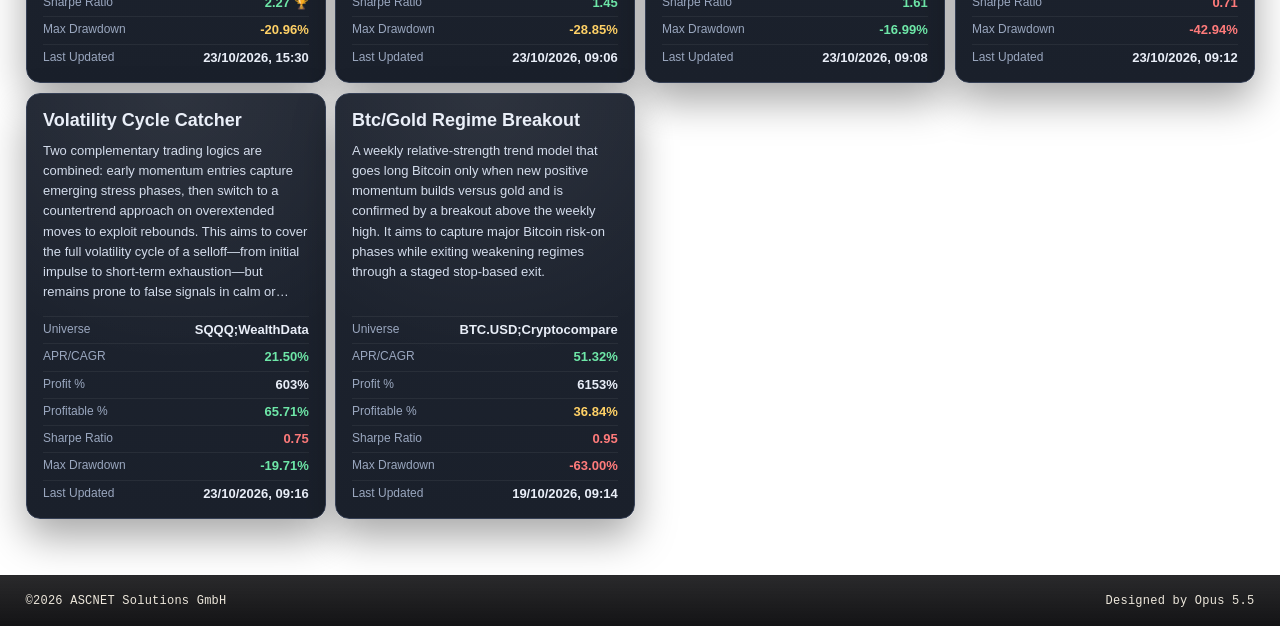
==== commit 316f8d4b: "Add motion graphics: chart draw-in and KPI count-up (BP-013) New css/motion.css and js/motion.js (CS" ====
--- a/index.html
+++ b/index.html
@@ -22,6 +22,7 @@
     }
     </script>
     <link rel="stylesheet" href="css/landing.css" />
+    <link rel="stylesheet" href="css/motion.css" />
 </head>
 
 <body>
@@ -92,8 +93,8 @@
 
     <footer class="site-footer" aria-label="Footer">
         <div class="site-footer-inner footer-simple">
-            <div class="site-footer-left">©2025 ASCNET Solutions GmbH</div>
-            <div class="site-footer-right">Designed by GitHub Copilot</div>
+            <div class="site-footer-left">©2026 ASCNET Solutions GmbH</div>
+            <div class="site-footer-right">Designed by Opus 5.5</div>
         </div>
     </footer>
 
@@ -103,6 +104,7 @@
         const scripts = [
             "js/systems.js",
             "js/kpi-config.js",
+            "js/motion.js",
             "js/equity-overview-chart.js",
             "js/regime-engine-chart.js",
             "js/landing.js"
--- a/css/motion.css
+++ b/css/motion.css
@@ -0,0 +1,73 @@
+/*
+ * motion.css – Einlaufanimationen für Charts und Kennzahlen (D-026)
+ *
+ * Regeln:
+ * - Aktiv nur unter html.wl-motion (gesetzt von js/motion.js, nicht bei prefers-reduced-motion).
+ * - Der statische Zustand ist der Endzustand; animiert wird nur der Startzustand
+ *   (@keyframes mit "from", animation-fill-mode: backwards).
+ * - Die Animation startet erst unter html.wl-motion-ready (Loader ausgeblendet).
+ */
+
+:root {
+  --wl-motion-ease: cubic-bezier(0.2, 0, 0, 1);
+  --wl-motion-draw: 1400ms;
+}
+
+@keyframes wl-draw {
+  from {
+    stroke-dashoffset: 1;
+  }
+  to {
+    stroke-dashoffset: 0;
+  }
+}
+
+@keyframes wl-fade-in {
+  from {
+    opacity: 0;
+  }
+}
+
+@keyframes wl-pop {
+  from {
+    opacity: 0;
+    transform: scale(0.4);
+  }
+}
+
+/* Linie zeichnet sich ein (Pfad mit pathLength="1"; dasharray 1 2 verhindert Punkt am Linienende) */
+html.wl-motion .wl-draw-line {
+  stroke-dasharray: 1 2;
+  animation: wl-draw var(--wl-motion-draw) var(--wl-motion-ease) backwards;
+  animation-delay: var(--wl-delay, 0ms);
+  animation-play-state: paused;
+}
+
+/* Fläche, Hilfslinie oder Zustandsbänder blenden ein */
+html.wl-motion .wl-fade-in {
+  animation: wl-fade-in 900ms ease backwards;
+  animation-delay: var(--wl-delay, 0ms);
+  animation-play-state: paused;
+}
+
+/* Trophäe erscheint nach dem Hochzählen */
+html.wl-motion .wl-trophy-pop {
+  display: inline-block;
+  animation: wl-pop 500ms cubic-bezier(0.34, 1.56, 0.64, 1) backwards;
+  animation-delay: 1100ms;
+  animation-play-state: paused;
+}
+
+html.wl-motion.wl-motion-ready .wl-draw-line,
+html.wl-motion.wl-motion-ready .wl-fade-in,
+html.wl-motion.wl-motion-ready .wl-trophy-pop {
+  animation-play-state: running;
+}
+
+@media (prefers-reduced-motion: reduce) {
+  .wl-draw-line,
+  .wl-fade-in,
+  .wl-trophy-pop {
+    animation: none !important;
+  }
+}
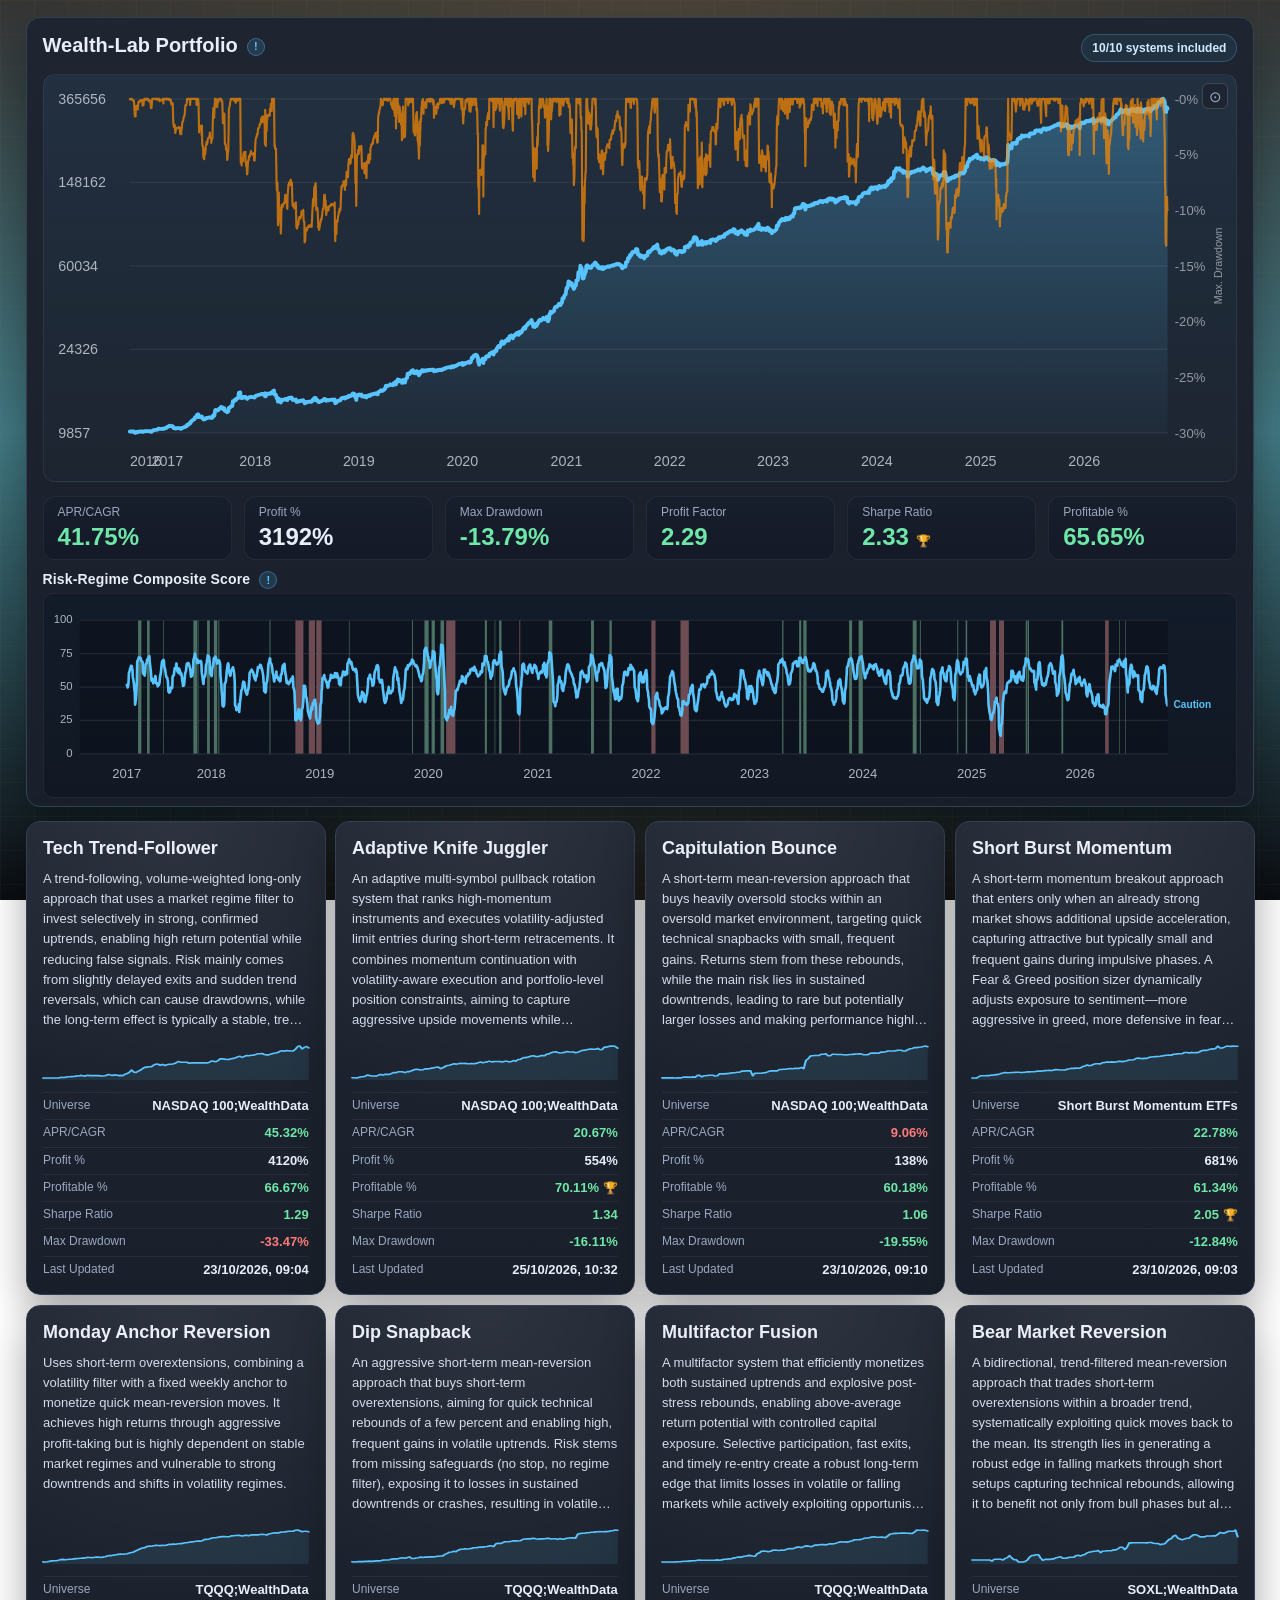
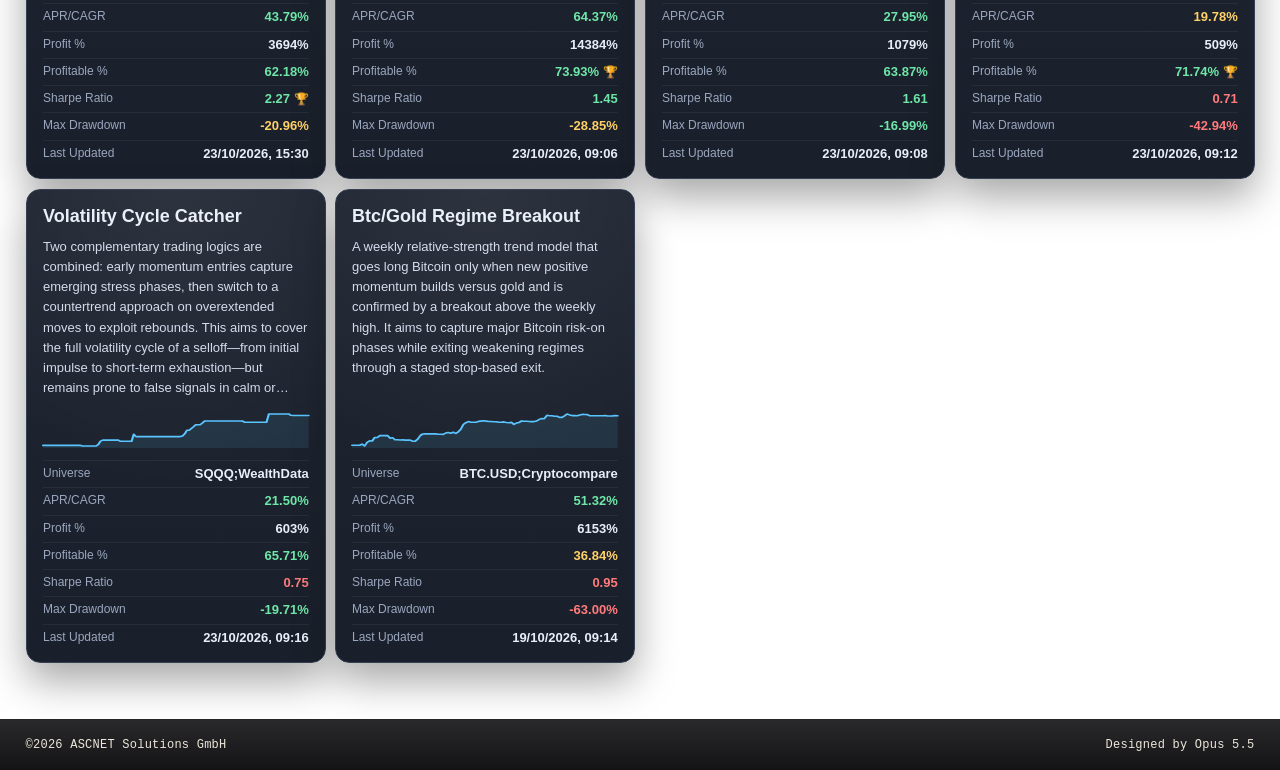
==== commit b703d4c8: "Replace loader spinner with animated mini equity chart (BP-016) Pure CSS loop (2.4 s): equity line d" ====
--- a/index.html
+++ b/index.html
@@ -28,7 +28,35 @@
 <body>
     <div id="pageLoader" class="page-loader-overlay" role="status" aria-live="polite" aria-label="Loading dashboard overview">
         <div class="page-loader-card">
-            <div class="page-loader-spinner" aria-hidden="true"></div>
+            <svg class="page-loader-chart" viewBox="0 0 160 64" aria-hidden="true" focusable="false">
+                <defs>
+                    <linearGradient id="loaderAreaFill" x1="0" y1="0" x2="0" y2="1">
+                        <stop offset="0%" stop-color="#58c4ff" stop-opacity="0.35"></stop>
+                        <stop offset="100%" stop-color="#58c4ff" stop-opacity="0"></stop>
+                    </linearGradient>
+                </defs>
+                <g class="loader-grid">
+                    <line x1="0" y1="16" x2="160" y2="16"></line>
+                    <line x1="0" y1="32" x2="160" y2="32"></line>
+                    <line x1="0" y1="48" x2="160" y2="48"></line>
+                </g>
+                <g class="loader-bars">
+                    <rect x="4" y="57" width="9" height="7" style="--i:0"></rect>
+                    <rect x="19.4" y="53" width="9" height="11" style="--i:1"></rect>
+                    <rect x="34.8" y="56" width="9" height="8" style="--i:2"></rect>
+                    <rect x="50.2" y="51" width="9" height="13" style="--i:3"></rect>
+                    <rect x="65.6" y="54" width="9" height="10" style="--i:4"></rect>
+                    <rect x="81" y="49" width="9" height="15" style="--i:5"></rect>
+                    <rect x="96.4" y="52" width="9" height="12" style="--i:6"></rect>
+                    <rect x="111.8" y="55" width="9" height="9" style="--i:7"></rect>
+                    <rect x="127.2" y="50" width="9" height="14" style="--i:8"></rect>
+                    <rect x="142.6" y="48" width="9" height="16" style="--i:9"></rect>
+                </g>
+                <path class="loader-area" d="M4 50 L18 44 L28 47 L40 36 L52 40 L64 29 L76 33 L88 23 L100 27 L112 16 L124 20 L138 11 L154 7 L154 64 L4 64 Z"></path>
+                <path class="loader-line" pathLength="1" d="M4 50 L18 44 L28 47 L40 36 L52 40 L64 29 L76 33 L88 23 L100 27 L112 16 L124 20 L138 11 L154 7"></path>
+                <circle class="loader-pulse" cx="154" cy="7" r="3.5"></circle>
+                <circle class="loader-tip" cx="154" cy="7" r="3.5"></circle>
+            </svg>
             <div class="page-loader-title">Loading dashboard...</div>
             <div class="page-loader-text" id="pageLoaderText">Please wait while the overview is being prepared.</div>
         </div>
--- a/css/landing.css
+++ b/css/landing.css
@@ -118,16 +118,6 @@
   text-align: center;
 }
 
-.page-loader-spinner {
-  width: 38px;
-  height: 38px;
-  margin: 0 auto 12px;
-  border-radius: 50%;
-  border: 3px solid rgba(255, 255, 255, 0.12);
-  border-top-color: var(--accent);
-  animation: page-loader-spin 0.85s linear infinite;
-}
-
 .page-loader-title {
   font-size: 16px;
   font-weight: 600;
@@ -138,12 +128,6 @@
   margin-top: 8px;
   color: var(--muted);
   font-size: 13px;
-}
-
-@keyframes page-loader-spin {
-  to {
-    transform: rotate(360deg);
-  }
 }
 
 .landing {
@@ -535,6 +519,19 @@
   -webkit-box-orient: vertical;
 }
 
+/* Sparkline der Equity-Kurve (wird in landing.js nachträglich befüllt) */
+.system-spark {
+  height: 36px;
+  margin: 0 0 12px;
+}
+
+.system-spark svg {
+  display: block;
+  width: 100%;
+  height: 100%;
+  overflow: visible;
+}
+
 .system-meta {
   margin: 0;
   display: grid;
--- a/css/motion.css
+++ b/css/motion.css
@@ -1,16 +1,23 @@
 /*
- * motion.css – Einlaufanimationen für Charts und Kennzahlen (D-026)
+ * motion.css – Animationen für Charts, Kennzahlen, Hintergrund und Dashboard (D-026, D-027)
  *
  * Regeln:
  * - Aktiv nur unter html.wl-motion (gesetzt von js/motion.js, nicht bei prefers-reduced-motion).
  * - Der statische Zustand ist der Endzustand; animiert wird nur der Startzustand
  *   (@keyframes mit "from", animation-fill-mode: backwards).
- * - Die Animation startet erst unter html.wl-motion-ready (Loader ausgeblendet).
+ * - Einlaufanimationen starten erst unter html.wl-motion-ready (Loader ausgeblendet).
  */
 
 :root {
   --wl-motion-ease: cubic-bezier(0.2, 0, 0, 1);
   --wl-motion-draw: 1400ms;
+}
+
+/* Farbe des Regime-Tints; als <color> registriert, damit sie weich überblendet */
+@property --wl-tint {
+  syntax: "<color>";
+  inherits: true;
+  initial-value: rgba(0, 0, 0, 0);
 }
 
 @keyframes wl-draw {
@@ -58,16 +65,389 @@
   animation-play-state: paused;
 }
 
+/* Tabellenzellen und -zeilen blenden gestaffelt ein (Monthly Returns, Positions) */
+html.wl-motion .wl-stagger-in {
+  animation: wl-fade-in 420ms var(--wl-motion-ease) backwards;
+  animation-delay: var(--wl-delay, 0ms);
+  animation-play-state: paused;
+}
+
 html.wl-motion.wl-motion-ready .wl-draw-line,
 html.wl-motion.wl-motion-ready .wl-fade-in,
-html.wl-motion.wl-motion-ready .wl-trophy-pop {
+html.wl-motion.wl-motion-ready .wl-trophy-pop,
+html.wl-motion.wl-motion-ready .wl-stagger-in {
   animation-play-state: running;
+}
+
+/* ---- Kachel-Aufstieg (FR-M-14) und Sparkline (FR-M-15) ---- */
+
+@keyframes wl-rise-in {
+  from {
+    opacity: 0;
+    transform: translateY(14px);
+  }
+}
+
+html.wl-motion .wl-reveal {
+  animation: wl-rise-in 600ms var(--wl-motion-ease) backwards;
+  animation-delay: var(--wl-reveal-delay, 0ms);
+  animation-play-state: paused;
+}
+
+html.wl-motion.wl-motion-ready .wl-reveal.wl-revealed {
+  animation-play-state: running;
+}
+
+/* Inhalte einer Kachel warten, bis die Kachel sichtbar wird */
+html.wl-motion .wl-reveal:not(.wl-revealed) .wl-draw-line,
+html.wl-motion .wl-reveal:not(.wl-revealed) .wl-fade-in {
+  animation-play-state: paused;
+}
+
+/* ---- Seitenübergang Landing <-> Dashboard (FR-M-16) ---- */
+
+@media (prefers-reduced-motion: no-preference) {
+  @view-transition {
+    navigation: auto;
+  }
+}
+
+::view-transition-old(root),
+::view-transition-new(root) {
+  animation-duration: 320ms;
+  animation-timing-function: var(--wl-motion-ease);
+}
+
+/* ---- Hintergrund-Drift (FR-M-08) und Regime-Tint (FR-M-09), ab 701 px ---- */
+
+@keyframes wl-drift-a {
+  from {
+    transform: translate3d(-2%, -1.5%, 0);
+  }
+  to {
+    transform: translate3d(2.5%, 2%, 0);
+  }
+}
+
+@keyframes wl-drift-b {
+  from {
+    transform: translate3d(2%, 1.5%, 0);
+  }
+  to {
+    transform: translate3d(-2.5%, -2%, 0);
+  }
+}
+
+.wl-ambient {
+  display: none;
+}
+
+html[data-wl-regime="StrongRiskOn"] {
+  --wl-tint: rgba(63, 207, 142, 0.2);
+}
+
+html[data-wl-regime="RiskOn"] {
+  --wl-tint: rgba(63, 207, 142, 0.12);
+}
+
+html[data-wl-regime="Caution"] {
+  --wl-tint: rgba(255, 191, 95, 0.13);
+}
+
+html[data-wl-regime="RiskOff"] {
+  --wl-tint: rgba(255, 110, 122, 0.18);
+}
+
+@media (min-width: 701px) {
+  html.wl-motion body::before {
+    animation: wl-drift-a 52s ease-in-out infinite alternate;
+    will-change: transform;
+  }
+
+  html.wl-motion body::after {
+    animation: wl-drift-b 64s ease-in-out infinite alternate;
+    will-change: transform;
+  }
+
+  html.wl-motion .wl-ambient {
+    display: block;
+    position: fixed;
+    inset: 0;
+    z-index: -1;
+    pointer-events: none;
+    mix-blend-mode: screen;
+    background: radial-gradient(
+        ellipse 75% 55% at 50% -8%,
+        var(--wl-tint),
+        transparent 70%
+      ),
+      radial-gradient(
+        ellipse 65% 45% at 50% 108%,
+        var(--wl-tint),
+        transparent 70%
+      );
+    transition: --wl-tint 2400ms ease;
+  }
+}
+
+/* ---- Gleitender Tab-Indikator (FR-M-10), ab 769 px ---- */
+
+.wl-tab-indicator {
+  display: none;
+}
+
+@media (min-width: 769px) {
+  html.wl-motion .tabs {
+    position: relative;
+  }
+
+  html.wl-motion .tabs .tab {
+    position: relative;
+    z-index: 1;
+  }
+
+  html.wl-motion .wl-tab-indicator {
+    display: block;
+    position: absolute;
+    left: 0;
+    top: 0;
+    width: 0;
+    height: 0;
+    box-sizing: border-box;
+    border-radius: var(--radius-8, 8px);
+    border: 1px solid rgba(110, 168, 255, 0.45);
+    background: var(--color-accent-soft, rgba(110, 168, 255, 0.14));
+    pointer-events: none;
+    opacity: 0;
+  }
+
+  html.wl-motion .tabs.wl-has-indicator .wl-tab-indicator {
+    opacity: 1;
+    transition: transform 320ms var(--wl-motion-ease),
+      width 320ms var(--wl-motion-ease), height 320ms var(--wl-motion-ease);
+  }
+
+  /* Die Markierung übernimmt die Darstellung des aktiven Tabs */
+  html.wl-motion .tabs.wl-has-indicator .tab.active {
+    background: transparent;
+    border-color: transparent;
+  }
+}
+
+/* ---- Loader als Mini-Chart (FR-M-17, D-030) ----
+ * Ausnahme: läuft ab dem ersten Bild, unabhängig von html.wl-motion,
+ * weil der Loader vor motion.js sichtbar ist.
+ */
+
+.page-loader-chart {
+  display: block;
+  width: 168px;
+  height: 68px;
+  margin: 0 auto 14px;
+  overflow: visible;
+}
+
+.page-loader-chart .loader-grid line {
+  stroke: rgba(255, 255, 255, 0.08);
+  stroke-width: 1;
+}
+
+.page-loader-chart .loader-bars rect {
+  fill: rgba(88, 196, 255, 0.18);
+  transform-box: fill-box;
+  transform-origin: 50% 100%;
+  animation: wl-loader-bar 2.4s var(--wl-motion-ease) infinite;
+  animation-delay: calc(var(--i, 0) * 70ms);
+}
+
+.page-loader-chart .loader-area {
+  fill: url(#loaderAreaFill);
+  animation: wl-loader-area 2.4s ease-in-out infinite;
+}
+
+.page-loader-chart .loader-line {
+  fill: none;
+  stroke: #58c4ff;
+  stroke-width: 2.4;
+  stroke-linejoin: round;
+  stroke-linecap: round;
+  stroke-dasharray: 1 2;
+  filter: drop-shadow(0 0 4px rgba(88, 196, 255, 0.55));
+  animation: wl-loader-line 2.4s var(--wl-motion-ease) infinite;
+}
+
+.page-loader-chart .loader-tip,
+.page-loader-chart .loader-pulse {
+  transform-box: fill-box;
+  transform-origin: center;
+}
+
+.page-loader-chart .loader-tip {
+  fill: #58c4ff;
+  animation: wl-loader-tip 2.4s ease-out infinite;
+}
+
+.page-loader-chart .loader-pulse {
+  fill: none;
+  stroke: #58c4ff;
+  stroke-width: 1.5;
+  opacity: 0;
+  animation: wl-loader-pulse 2.4s ease-out infinite;
+}
+
+.page-loader-title {
+  background: linear-gradient(
+    90deg,
+    var(--muted) 0%,
+    var(--text) 45%,
+    #ffffff 50%,
+    var(--text) 55%,
+    var(--muted) 100%
+  );
+  background-size: 200% 100%;
+  -webkit-background-clip: text;
+  background-clip: text;
+  color: transparent;
+  animation: wl-loader-shimmer 2.4s linear infinite;
+}
+
+/* Karte schrumpft beim Ausblenden leicht */
+.page-loader-overlay .page-loader-card {
+  transition: transform 220ms var(--wl-motion-ease), opacity 220ms ease;
+}
+
+.page-loader-overlay.hidden .page-loader-card {
+  transform: scale(0.96) translateY(6px);
+  opacity: 0;
+}
+
+/* Ausgeblendet: Endlos-Animationen anhalten */
+.page-loader-overlay.hidden .page-loader-chart *,
+.page-loader-overlay.hidden .page-loader-title {
+  animation-play-state: paused;
+}
+
+@keyframes wl-loader-line {
+  0% {
+    stroke-dashoffset: 1;
+    opacity: 1;
+  }
+  50% {
+    stroke-dashoffset: 0;
+  }
+  82% {
+    stroke-dashoffset: 0;
+    opacity: 1;
+  }
+  100% {
+    stroke-dashoffset: 0;
+    opacity: 0;
+  }
+}
+
+@keyframes wl-loader-area {
+  0%,
+  25% {
+    opacity: 0;
+  }
+  55%,
+  82% {
+    opacity: 1;
+  }
+  100% {
+    opacity: 0;
+  }
+}
+
+@keyframes wl-loader-tip {
+  0%,
+  45% {
+    opacity: 0;
+    transform: scale(0.3);
+  }
+  55% {
+    opacity: 1;
+    transform: scale(1.4);
+  }
+  65%,
+  82% {
+    opacity: 1;
+    transform: scale(1);
+  }
+  100% {
+    opacity: 0;
+    transform: scale(1);
+  }
+}
+
+@keyframes wl-loader-pulse {
+  0%,
+  52% {
+    opacity: 0;
+    transform: scale(1);
+  }
+  56% {
+    opacity: 0.7;
+  }
+  90%,
+  100% {
+    opacity: 0;
+    transform: scale(3.2);
+  }
+}
+
+@keyframes wl-loader-bar {
+  0% {
+    transform: scaleY(0.15);
+    opacity: 0.4;
+  }
+  40%,
+  82% {
+    transform: scaleY(1);
+    opacity: 1;
+  }
+  100% {
+    transform: scaleY(0.15);
+    opacity: 0.4;
+  }
+}
+
+@keyframes wl-loader-shimmer {
+  from {
+    background-position: 100% 0;
+  }
+  to {
+    background-position: -100% 0;
+  }
+}
+
+@media (prefers-reduced-motion: reduce) {
+  .page-loader-chart *,
+  .page-loader-title {
+    animation: none !important;
+  }
+
+  .page-loader-title {
+    background: none;
+    color: var(--text);
+  }
+
+  .page-loader-overlay .page-loader-card {
+    transition: none;
+  }
 }
 
 @media (prefers-reduced-motion: reduce) {
   .wl-draw-line,
   .wl-fade-in,
-  .wl-trophy-pop {
+  .wl-trophy-pop,
+  .wl-stagger-in,
+  .wl-reveal {
     animation: none !important;
   }
-}
+
+  body::before,
+  body::after {
+    animation: none !important;
+  }
+}
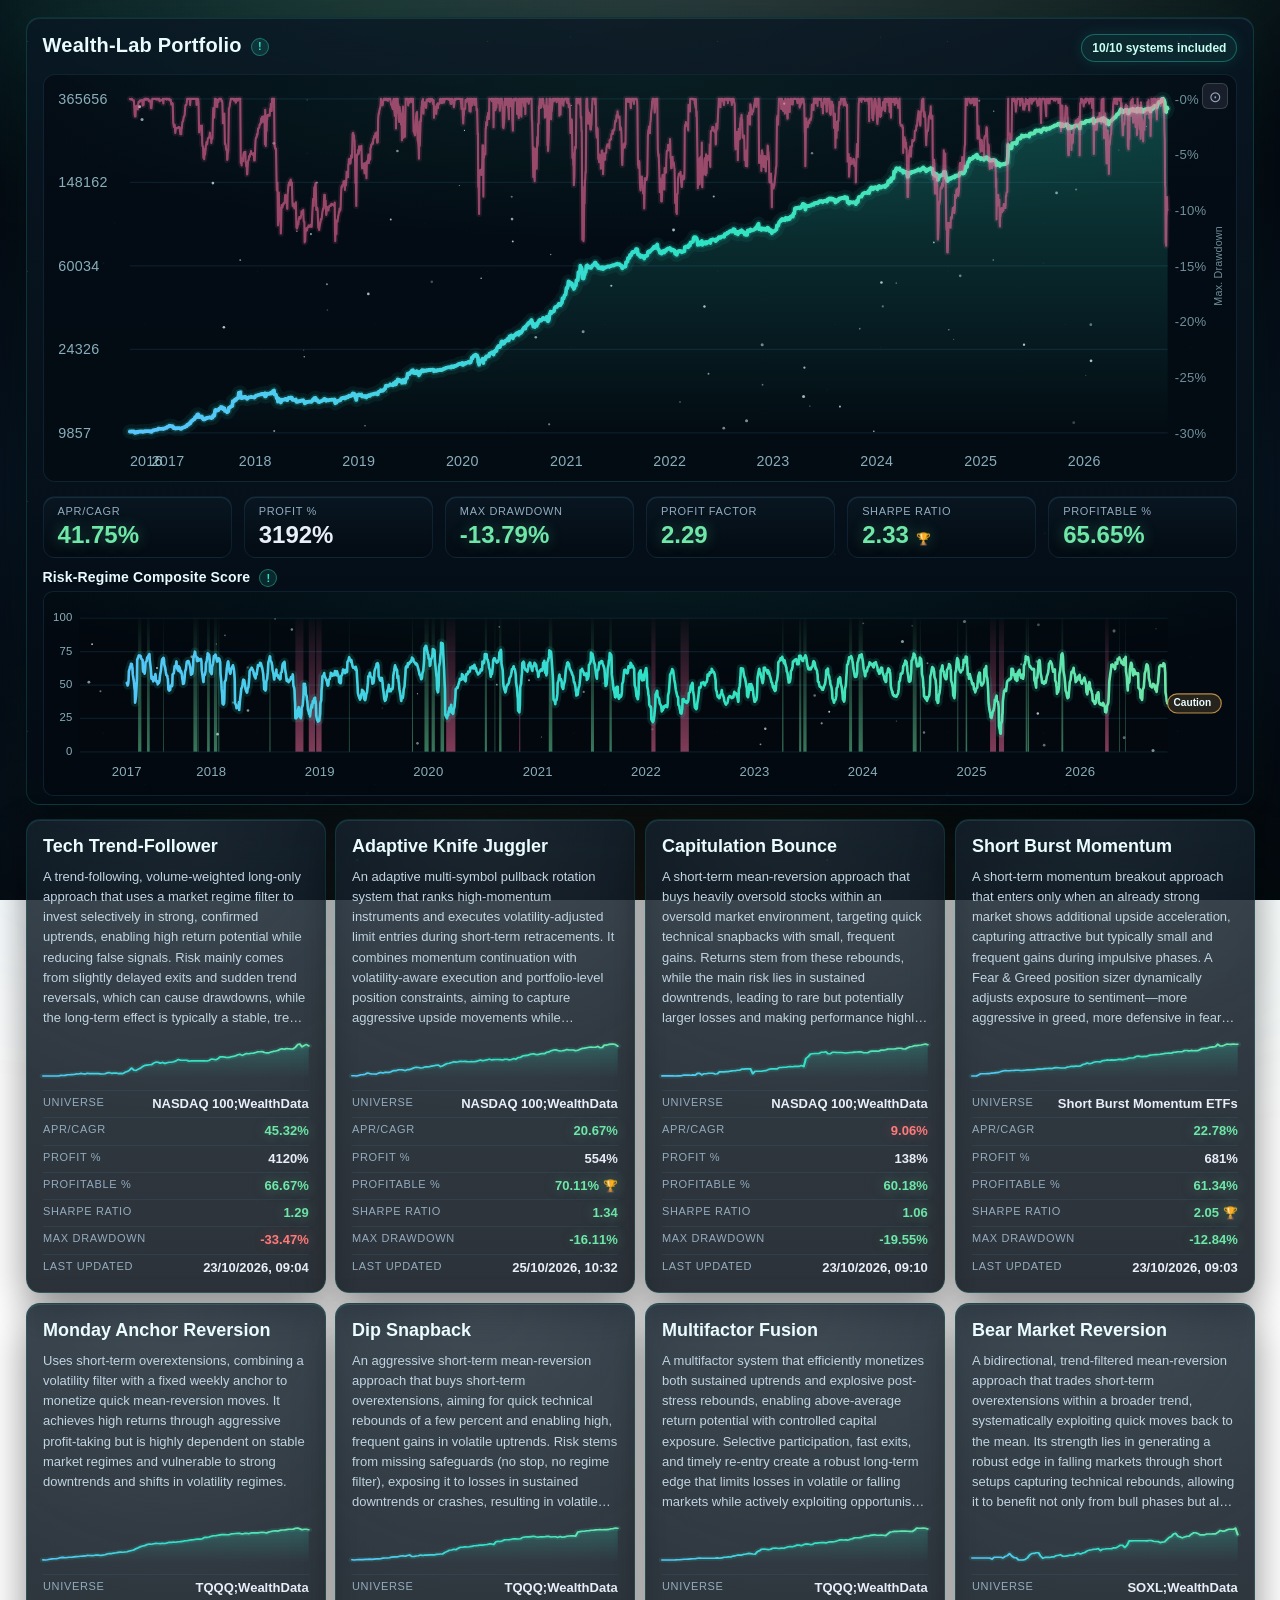
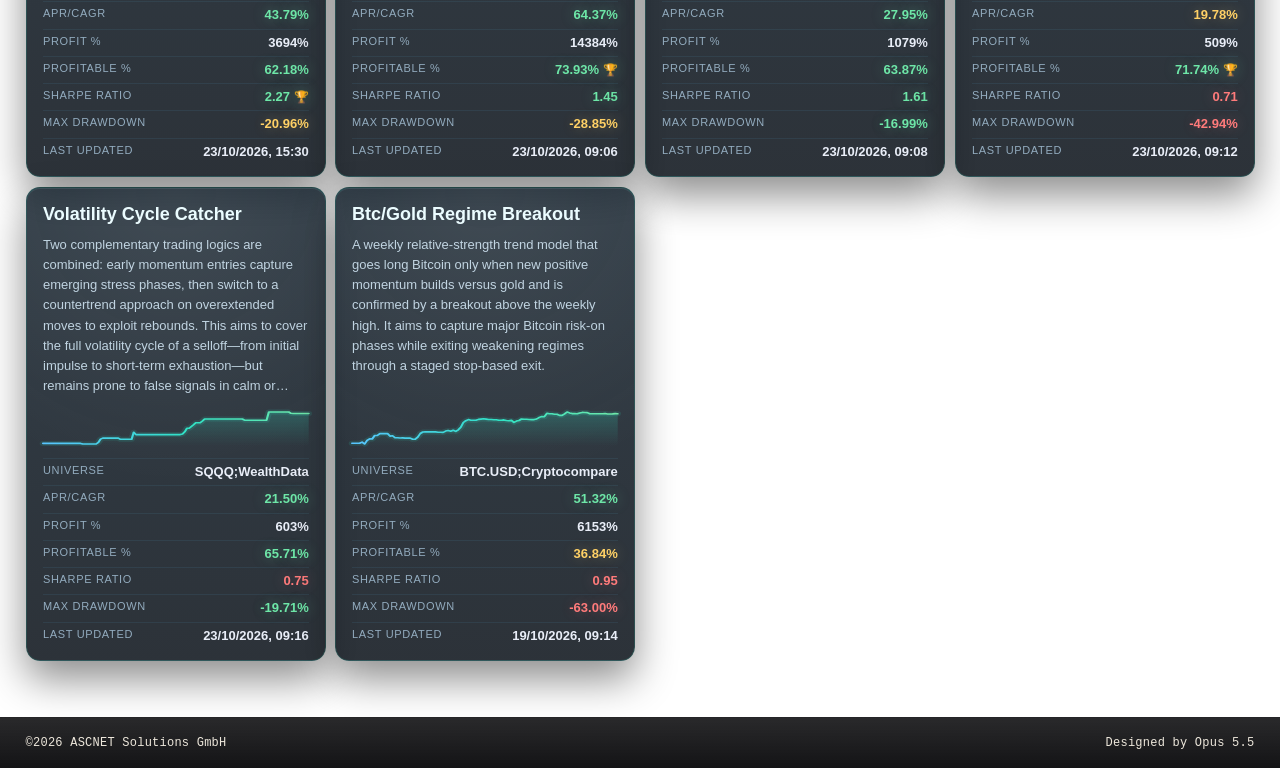
==== commit cc2f7e6a: "Add switchable visual theme "Aurora" (BP-017..019) Future-state design: night-blue space background " ====
--- a/index.html
+++ b/index.html
@@ -23,6 +23,8 @@
     </script>
     <link rel="stylesheet" href="css/landing.css" />
     <link rel="stylesheet" href="css/motion.css" />
+    <link rel="stylesheet" href="css/theme-aurora.css" />
+    <script src="js/theme.js"></script>
 </head>
 
 <body>
--- a/css/theme-aurora.css
+++ b/css/theme-aurora.css
@@ -0,0 +1,612 @@
+/*
+ * theme-aurora.css – Visuelles Theme "Aurora" (Future State, D-031)
+ *
+ * Alle Regeln gelten nur unter html[data-theme="aurora"] (gesetzt von js/theme.js).
+ * Mit data-theme="classic" bleibt die Darstellung unverändert.
+ * KPI-Ampelfarben (D-016) und Heatmap-Farben werden nicht verändert.
+ */
+
+html[data-theme="aurora"] {
+  --au-bg-0: #03060b;
+  --au-bg-1: #071420;
+  --au-cyan: #58c4ff;
+  --au-teal: #2de2c4;
+  --au-green: #6ee7a8;
+  --au-rose: #ff6fa3;
+  --au-violet: #8b7bff;
+  --au-text: #eafcff;
+  --au-muted: #93acbf;
+  --au-glass: linear-gradient(
+    180deg,
+    rgba(10, 24, 36, 0.84),
+    rgba(4, 11, 19, 0.84)
+  );
+  --au-border: rgba(45, 226, 196, 0.16);
+  --au-border-strong: rgba(45, 226, 196, 0.42);
+  --au-edge: inset 0 1px 0 rgba(170, 245, 255, 0.1);
+  --au-shadow: 0 24px 60px rgba(0, 0, 0, 0.5), 0 0 42px rgba(45, 226, 196, 0.05);
+}
+
+/* ======================================================================
+ * Stufe 1 – Hintergrund (FR-T-02)
+ * ==================================================================== */
+
+/* Nachtblau mit statischem Sternenfeld (mehrere Punktmuster unterschiedlicher Kachelgrösse) */
+html[data-theme="aurora"] body {
+  background: radial-gradient(
+      1px 1px at 12% 18%,
+      rgba(255, 255, 255, 0.75),
+      transparent
+    ),
+    radial-gradient(1px 1px at 63% 41%, rgba(200, 240, 255, 0.6), transparent),
+    radial-gradient(1px 1px at 37% 72%, rgba(255, 255, 255, 0.55), transparent),
+    radial-gradient(1px 1px at 84% 12%, rgba(180, 255, 230, 0.6), transparent),
+    radial-gradient(
+      1.5px 1.5px at 22% 56%,
+      rgba(255, 255, 255, 0.7),
+      transparent
+    ),
+    radial-gradient(
+      1.5px 1.5px at 76% 83%,
+      rgba(190, 235, 255, 0.55),
+      transparent
+    ),
+    radial-gradient(
+      2px 2px at 48% 24%,
+      rgba(230, 255, 250, 0.5),
+      transparent
+    ),
+    radial-gradient(
+      ellipse 120% 70% at 50% -10%,
+      rgba(16, 56, 72, 0.55),
+      transparent 60%
+    ),
+    linear-gradient(180deg, #03060b 0%, #061321 55%, #03060b 100%);
+  background-size: 230px 230px, 230px 230px, 310px 310px, 310px 310px,
+    470px 470px, 470px 470px, 640px 640px, auto, auto;
+  background-attachment: fixed;
+}
+
+/* Aurora-Bänder statt Gold-Flächen (Drift und Unschärfe aus landing.css/styles.css/motion.css bleiben) */
+html[data-theme="aurora"] body::before {
+  background: radial-gradient(
+      ellipse 55% 20% at 28% 10%,
+      rgba(45, 226, 196, 0.24),
+      transparent 70%
+    ),
+    radial-gradient(
+      ellipse 42% 16% at 76% 6%,
+      rgba(110, 231, 168, 0.17),
+      transparent 70%
+    ),
+    radial-gradient(
+      ellipse 38% 18% at 54% 18%,
+      rgba(139, 123, 255, 0.11),
+      transparent 70%
+    );
+}
+
+html[data-theme="aurora"] body::after {
+  background: radial-gradient(
+      ellipse 48% 18% at 18% 86%,
+      rgba(88, 196, 255, 0.1),
+      transparent 70%
+    ),
+    radial-gradient(
+      ellipse 40% 16% at 82% 94%,
+      rgba(45, 226, 196, 0.08),
+      transparent 70%
+    );
+}
+
+/* ======================================================================
+ * Stufe 1 – Flächen und Typografie (FR-T-03)
+ * ==================================================================== */
+
+/* -- Gemeinsam: Zahlen in Tabellenziffern -- */
+html[data-theme="aurora"] .card-value,
+html[data-theme="aurora"] .system-meta dd,
+html[data-theme="aurora"] .mr-table,
+html[data-theme="aurora"] tbody td,
+html[data-theme="aurora"] .badge,
+html[data-theme="aurora"] .portfolio-overview-status {
+  font-variant-numeric: tabular-nums;
+}
+
+/* -- Gemeinsam: Labels gesperrt in Grossbuchstaben -- */
+html[data-theme="aurora"] .card-label,
+html[data-theme="aurora"] .system-meta dt,
+html[data-theme="aurora"] thead th {
+  text-transform: uppercase;
+  letter-spacing: 0.06em;
+  font-size: 11px;
+  color: var(--au-muted);
+}
+
+/* -- Gemeinsam: KPI-Werte mit dezentem Glow in ihrer Ampelfarbe (Farben unverändert) -- */
+html[data-theme="aurora"] .card-value.kpi-positive,
+html[data-theme="aurora"] .card-value.positive,
+html[data-theme="aurora"] .system-meta dd.kpi-positive {
+  text-shadow: 0 0 14px rgba(110, 231, 168, 0.35);
+}
+
+html[data-theme="aurora"] .card-value.kpi-warning,
+html[data-theme="aurora"] .card-value.neutral,
+html[data-theme="aurora"] .system-meta dd.kpi-warning {
+  text-shadow: 0 0 14px rgba(255, 209, 102, 0.3);
+}
+
+html[data-theme="aurora"] .card-value.kpi-danger,
+html[data-theme="aurora"] .card-value.negative,
+html[data-theme="aurora"] .system-meta dd.kpi-danger {
+  text-shadow: 0 0 14px rgba(255, 123, 123, 0.3);
+}
+
+/* -- Landing: Portfolio-Block -- */
+html[data-theme="aurora"] .portfolio-overview-card {
+  background: var(--au-glass);
+  border-color: var(--au-border);
+  box-shadow: var(--au-edge), var(--au-shadow);
+}
+
+html[data-theme="aurora"] .portfolio-overview-title {
+  color: var(--au-text);
+  letter-spacing: 0.01em;
+}
+
+html[data-theme="aurora"] .portfolio-overview-status {
+  border-color: rgba(45, 226, 196, 0.35);
+  background: rgba(45, 226, 196, 0.08);
+  color: #c9fff3;
+  box-shadow: 0 0 16px rgba(45, 226, 196, 0.12);
+}
+
+html[data-theme="aurora"] .portfolio-info-icon,
+html[data-theme="aurora"] .regime-info-icon {
+  background: rgba(45, 226, 196, 0.12);
+  border-color: rgba(45, 226, 196, 0.4);
+  color: var(--au-teal);
+}
+
+html[data-theme="aurora"] .portfolio-info-box,
+html[data-theme="aurora"] .regime-info-box {
+  background: #06121d;
+  border-color: var(--au-border-strong);
+  box-shadow: 0 10px 36px rgba(0, 0, 0, 0.6), 0 0 24px rgba(45, 226, 196, 0.08);
+}
+
+html[data-theme="aurora"] .portfolio-overview-chart-wrap,
+html[data-theme="aurora"] .regime-engine-chart-wrap {
+  border-color: rgba(88, 196, 255, 0.12);
+  background: radial-gradient(
+      ellipse 80% 60% at 50% 0%,
+      rgba(45, 226, 196, 0.07),
+      transparent 70%
+    ),
+    rgba(3, 9, 16, 0.6);
+}
+
+html[data-theme="aurora"] .chart-zoom-reset:hover {
+  background: rgba(45, 226, 196, 0.16);
+  border-color: var(--au-teal);
+  color: var(--au-teal);
+}
+
+html[data-theme="aurora"] .portfolio-kpi-grid .card {
+  background: var(--au-glass);
+  border-color: rgba(88, 196, 255, 0.1);
+  box-shadow: var(--au-edge);
+}
+
+html[data-theme="aurora"] .regime-engine-title {
+  color: var(--au-text);
+}
+
+/* -- Landing: Systemkacheln -- */
+html[data-theme="aurora"] .system-card {
+  background: var(--au-glass);
+  border-color: var(--au-border);
+  box-shadow: var(--au-edge), 0 18px 40px rgba(0, 0, 0, 0.45);
+}
+
+html[data-theme="aurora"] .system-card::before {
+  background: linear-gradient(
+    var(--sc-angle, 0deg),
+    var(--au-cyan),
+    var(--au-teal),
+    var(--au-green),
+    var(--au-cyan)
+  );
+}
+
+html[data-theme="aurora"] .system-card:hover {
+  border-color: var(--au-teal);
+  box-shadow: var(--au-edge), 0 20px 44px rgba(0, 0, 0, 0.5),
+    0 0 0 1px rgba(45, 226, 196, 0.25), 0 0 22px rgba(45, 226, 196, 0.16);
+}
+
+html[data-theme="aurora"] .system-card-head h2 {
+  color: var(--au-text);
+}
+
+html[data-theme="aurora"] .system-description {
+  color: #bed2e0;
+}
+
+html[data-theme="aurora"] .system-meta div {
+  border-top-color: rgba(88, 196, 255, 0.08);
+}
+
+html[data-theme="aurora"] .system-card-error {
+  background: linear-gradient(180deg, #24121b 0%, #170c12 100%);
+  border-color: rgba(255, 111, 163, 0.5);
+}
+
+/* -- Dashboard: Kopfbereich und Tabs -- */
+html[data-theme="aurora"] .topbar {
+  background: linear-gradient(
+    180deg,
+    rgba(3, 8, 14, 0.94),
+    rgba(3, 8, 14, 0.8)
+  );
+  border-bottom: 1px solid rgba(45, 226, 196, 0.1);
+}
+
+html[data-theme="aurora"] .strategy-title {
+  background: linear-gradient(90deg, var(--au-text), #9ff5e4);
+  -webkit-background-clip: text;
+  background-clip: text;
+  color: transparent;
+}
+
+html[data-theme="aurora"] .header-info {
+  background: rgba(45, 226, 196, 0.12);
+  border-color: rgba(45, 226, 196, 0.4);
+  color: var(--au-teal);
+}
+
+html[data-theme="aurora"] .topbar-back-link {
+  border-color: var(--au-border);
+}
+
+html[data-theme="aurora"] .topbar-back-link:hover {
+  border-color: var(--au-teal);
+  color: var(--au-teal);
+}
+
+html[data-theme="aurora"] .tabs {
+  background: rgba(5, 14, 22, 0.6);
+  border-color: rgba(45, 226, 196, 0.14);
+}
+
+html[data-theme="aurora"] .tab.active {
+  border-color: var(--au-border-strong);
+  background: rgba(45, 226, 196, 0.12);
+}
+
+html[data-theme="aurora"] .wl-tab-indicator {
+  border-color: var(--au-border-strong);
+  background: rgba(45, 226, 196, 0.12);
+  box-shadow: 0 0 18px rgba(45, 226, 196, 0.14);
+}
+
+/* -- Dashboard: Panels, Karten, Tabellen -- */
+html[data-theme="aurora"] .panel {
+  background: var(--au-glass);
+  border-color: var(--au-border);
+  box-shadow: var(--au-edge), var(--au-shadow);
+}
+
+html[data-theme="aurora"] .panel-header {
+  border-bottom-color: rgba(88, 196, 255, 0.1);
+}
+
+html[data-theme="aurora"] .panel-title {
+  color: var(--au-text);
+}
+
+html[data-theme="aurora"] .badge {
+  border-color: rgba(45, 226, 196, 0.35);
+  background: rgba(45, 226, 196, 0.08);
+  color: #c9fff3;
+}
+
+html[data-theme="aurora"] .card {
+  background: linear-gradient(
+    180deg,
+    rgba(12, 28, 40, 0.8),
+    rgba(6, 15, 24, 0.8)
+  );
+  border-color: rgba(88, 196, 255, 0.1);
+  box-shadow: var(--au-edge);
+}
+
+html[data-theme="aurora"] .card:hover {
+  border-color: rgba(45, 226, 196, 0.3);
+}
+
+html[data-theme="aurora"] .card-info {
+  background: rgba(45, 226, 196, 0.12);
+  color: var(--au-teal);
+}
+
+html[data-theme="aurora"] .card-tooltip {
+  background: #06121d;
+  border-color: var(--au-border-strong);
+  box-shadow: 0 10px 30px rgba(0, 0, 0, 0.55), 0 0 22px rgba(45, 226, 196, 0.08);
+}
+
+html[data-theme="aurora"] .chart-box {
+  border-color: rgba(88, 196, 255, 0.12);
+  background: radial-gradient(
+      ellipse 80% 60% at 50% 0%,
+      rgba(45, 226, 196, 0.07),
+      transparent 70%
+    ),
+    rgba(3, 9, 16, 0.6);
+}
+
+html[data-theme="aurora"] .table-wrap {
+  background: rgba(4, 11, 18, 0.7);
+  border-color: rgba(88, 196, 255, 0.1);
+}
+
+html[data-theme="aurora"] thead th {
+  background: rgba(6, 16, 26, 0.96);
+  border-bottom-color: rgba(45, 226, 196, 0.18);
+}
+
+html[data-theme="aurora"] tbody tr:hover td {
+  background: rgba(45, 226, 196, 0.05);
+}
+
+/* ======================================================================
+ * Stufe 2 – Charts als leuchtende Instrumente (FR-T-04)
+ * Die Präsentationsattribute im Markup entsprechen classic; CSS überschreibt sie.
+ * ==================================================================== */
+
+html[data-theme="aurora"] .wl-c-grid,
+html[data-theme="aurora"] .wl-c-grid-line {
+  stroke: var(--au-cyan);
+  opacity: 0.1;
+}
+
+html[data-theme="aurora"] .wl-c-axis {
+  fill: rgba(175, 220, 235, 0.78);
+  font-variant-numeric: tabular-nums;
+  letter-spacing: 0.02em;
+}
+
+/* Sternenfeld im Plotbereich (js/theme.js), einzelne Sterne funkeln */
+html[data-theme="aurora"] .wl-c-stars {
+  visibility: visible;
+}
+
+html[data-theme="aurora"] .wl-c-twinkle {
+  animation: wl-twinkle 3.6s ease-in-out infinite;
+  animation-delay: var(--tw-delay, 0s);
+}
+
+@keyframes wl-twinkle {
+  0%,
+  100% {
+    opacity: 0.15;
+  }
+  50% {
+    opacity: 0.95;
+  }
+}
+
+/* Equity: Verlauf über die Zeit, Glow aus zwei breiten Pfaden (kein SVG-Filter) */
+html[data-theme="aurora"] .wl-c-equity {
+  stroke: url(#wlAuroraLine);
+}
+
+html[data-theme="aurora"] .wl-c-glow {
+  visibility: visible;
+  stroke: var(--au-teal);
+}
+
+html[data-theme="aurora"] .wl-c-area {
+  fill: url(#wlAuroraArea);
+}
+
+html[data-theme="aurora"] .wl-c-drawdown {
+  stroke: var(--au-rose);
+  opacity: 0.55;
+}
+
+html[data-theme="aurora"] .wl-c-drawdown-glow {
+  visibility: visible;
+  stroke: var(--au-rose);
+}
+
+html[data-theme="aurora"] .wl-c-cash {
+  fill: var(--au-teal);
+  opacity: 0.05;
+}
+
+/* Sparklines der Systemkacheln (Verläufe in landing.js, einmal je Seite) */
+html[data-theme="aurora"] .wl-c-spark {
+  stroke: url(#wlAuroraSpark);
+}
+
+html[data-theme="aurora"] .wl-c-spark-area {
+  fill: url(#wlAuroraSparkArea);
+}
+
+html[data-theme="aurora"] .wl-c-spark-glow {
+  visibility: visible;
+  stroke: var(--au-teal);
+}
+
+/* ======================================================================
+ * Stufe 2 – Tooltips als HUD (FR-T-05)
+ * ==================================================================== */
+
+html[data-theme="aurora"] .wl-c-crosshair {
+  stroke: var(--au-teal);
+  opacity: 0.6;
+  stroke-dasharray: 2 3;
+}
+
+html[data-theme="aurora"] .wl-c-dot {
+  fill: var(--au-green);
+  stroke: var(--au-bg-0);
+}
+
+html[data-theme="aurora"] .wl-c-orbit {
+  visibility: visible;
+  transform-box: fill-box;
+  transform-origin: center;
+  animation: wl-orbit 1.6s ease-out infinite;
+}
+
+@keyframes wl-orbit {
+  0% {
+    transform: scale(0.6);
+    opacity: 0.9;
+  }
+  100% {
+    transform: scale(1.8);
+    opacity: 0;
+  }
+}
+
+html[data-theme="aurora"] .wl-c-tip-box {
+  fill: rgba(4, 12, 20, 0.92);
+  stroke: url(#wlAuroraTip);
+}
+
+html[data-theme="aurora"] .wl-c-tip-corners {
+  visibility: visible;
+  stroke: var(--au-teal);
+}
+
+html[data-theme="aurora"] .wl-c-tip-date {
+  fill: var(--au-teal);
+  letter-spacing: 0.04em;
+}
+
+html[data-theme="aurora"] .wl-c-tip-value {
+  fill: var(--au-text);
+}
+
+html[data-theme="aurora"] .wl-c-tip-text {
+  fill: #a9c3d3;
+}
+
+html[data-theme="aurora"] .wl-c-tip-dd {
+  fill: var(--au-rose);
+}
+
+/* ======================================================================
+ * Stufe 3 – Regime-Panel (FR-T-06)
+ * ==================================================================== */
+
+html[data-theme="aurora"] .wl-c-plot-bg {
+  fill: rgba(3, 8, 14, 0.55);
+}
+
+/* Polarlicht-Vorhänge: vertikale Verläufe statt flacher Bänder */
+html[data-theme="aurora"] .wl-c-band-StrongRiskOn {
+  fill: url(#wlAuroraBandGreen);
+}
+
+html[data-theme="aurora"] .wl-c-band-RiskOff {
+  fill: url(#wlAuroraBandRose);
+}
+
+html[data-theme="aurora"] .wl-c-regime-line {
+  stroke: url(#wlAuroraRegimeLine);
+}
+
+html[data-theme="aurora"] .wl-c-regime-glow {
+  visibility: visible;
+  stroke: var(--au-teal);
+}
+
+html[data-theme="aurora"] .wl-c-regime-label {
+  fill: var(--au-text);
+}
+
+html[data-theme="aurora"] .wl-c-plaque {
+  visibility: visible;
+  stroke-width: 1;
+}
+
+html[data-theme="aurora"] .wl-c-plaque-StrongRiskOn,
+html[data-theme="aurora"] .wl-c-plaque-RiskOn {
+  fill: rgba(110, 231, 168, 0.16);
+  stroke: rgba(110, 231, 168, 0.7);
+}
+
+html[data-theme="aurora"] .wl-c-plaque-Neutral {
+  fill: rgba(88, 196, 255, 0.14);
+  stroke: rgba(88, 196, 255, 0.6);
+}
+
+html[data-theme="aurora"] .wl-c-plaque-Caution {
+  fill: rgba(255, 191, 95, 0.14);
+  stroke: rgba(255, 191, 95, 0.7);
+}
+
+html[data-theme="aurora"] .wl-c-plaque-RiskOff {
+  fill: rgba(255, 111, 163, 0.16);
+  stroke: rgba(255, 111, 163, 0.7);
+}
+
+html[data-theme="aurora"] .wl-c-regime-tip-box {
+  fill: rgba(4, 12, 20, 0.92);
+  stroke: rgba(45, 226, 196, 0.5);
+}
+
+/* ======================================================================
+ * Stufe 3 – Loader (FR-T-07), Markup aus D-030 unverändert
+ * ==================================================================== */
+
+html[data-theme="aurora"] .page-loader-overlay {
+  background: rgba(2, 6, 12, 0.8);
+}
+
+html[data-theme="aurora"] .page-loader-card {
+  background: var(--au-glass);
+  border-color: var(--au-border);
+  box-shadow: var(--au-edge), var(--au-shadow);
+}
+
+html[data-theme="aurora"] .page-loader-chart .loader-grid line {
+  stroke: rgba(88, 196, 255, 0.1);
+}
+
+html[data-theme="aurora"] .page-loader-chart .loader-bars rect {
+  fill: rgba(45, 226, 196, 0.2);
+}
+
+html[data-theme="aurora"] .page-loader-chart .loader-area {
+  fill: rgba(45, 226, 196, 0.16);
+}
+
+html[data-theme="aurora"] .page-loader-chart .loader-line {
+  stroke: var(--au-teal);
+  filter: drop-shadow(0 0 4px rgba(45, 226, 196, 0.6));
+}
+
+html[data-theme="aurora"] .page-loader-chart .loader-tip {
+  fill: var(--au-green);
+}
+
+html[data-theme="aurora"] .page-loader-chart .loader-pulse {
+  stroke: var(--au-green);
+}
+
+/* ======================================================================
+ * Reduced-Motion (FR-T-08): kein Funkeln, kein Orbit-Puls
+ * ==================================================================== */
+
+@media (prefers-reduced-motion: reduce) {
+  html[data-theme="aurora"] .wl-c-twinkle,
+  html[data-theme="aurora"] .wl-c-orbit {
+    animation: none !important;
+  }
+}
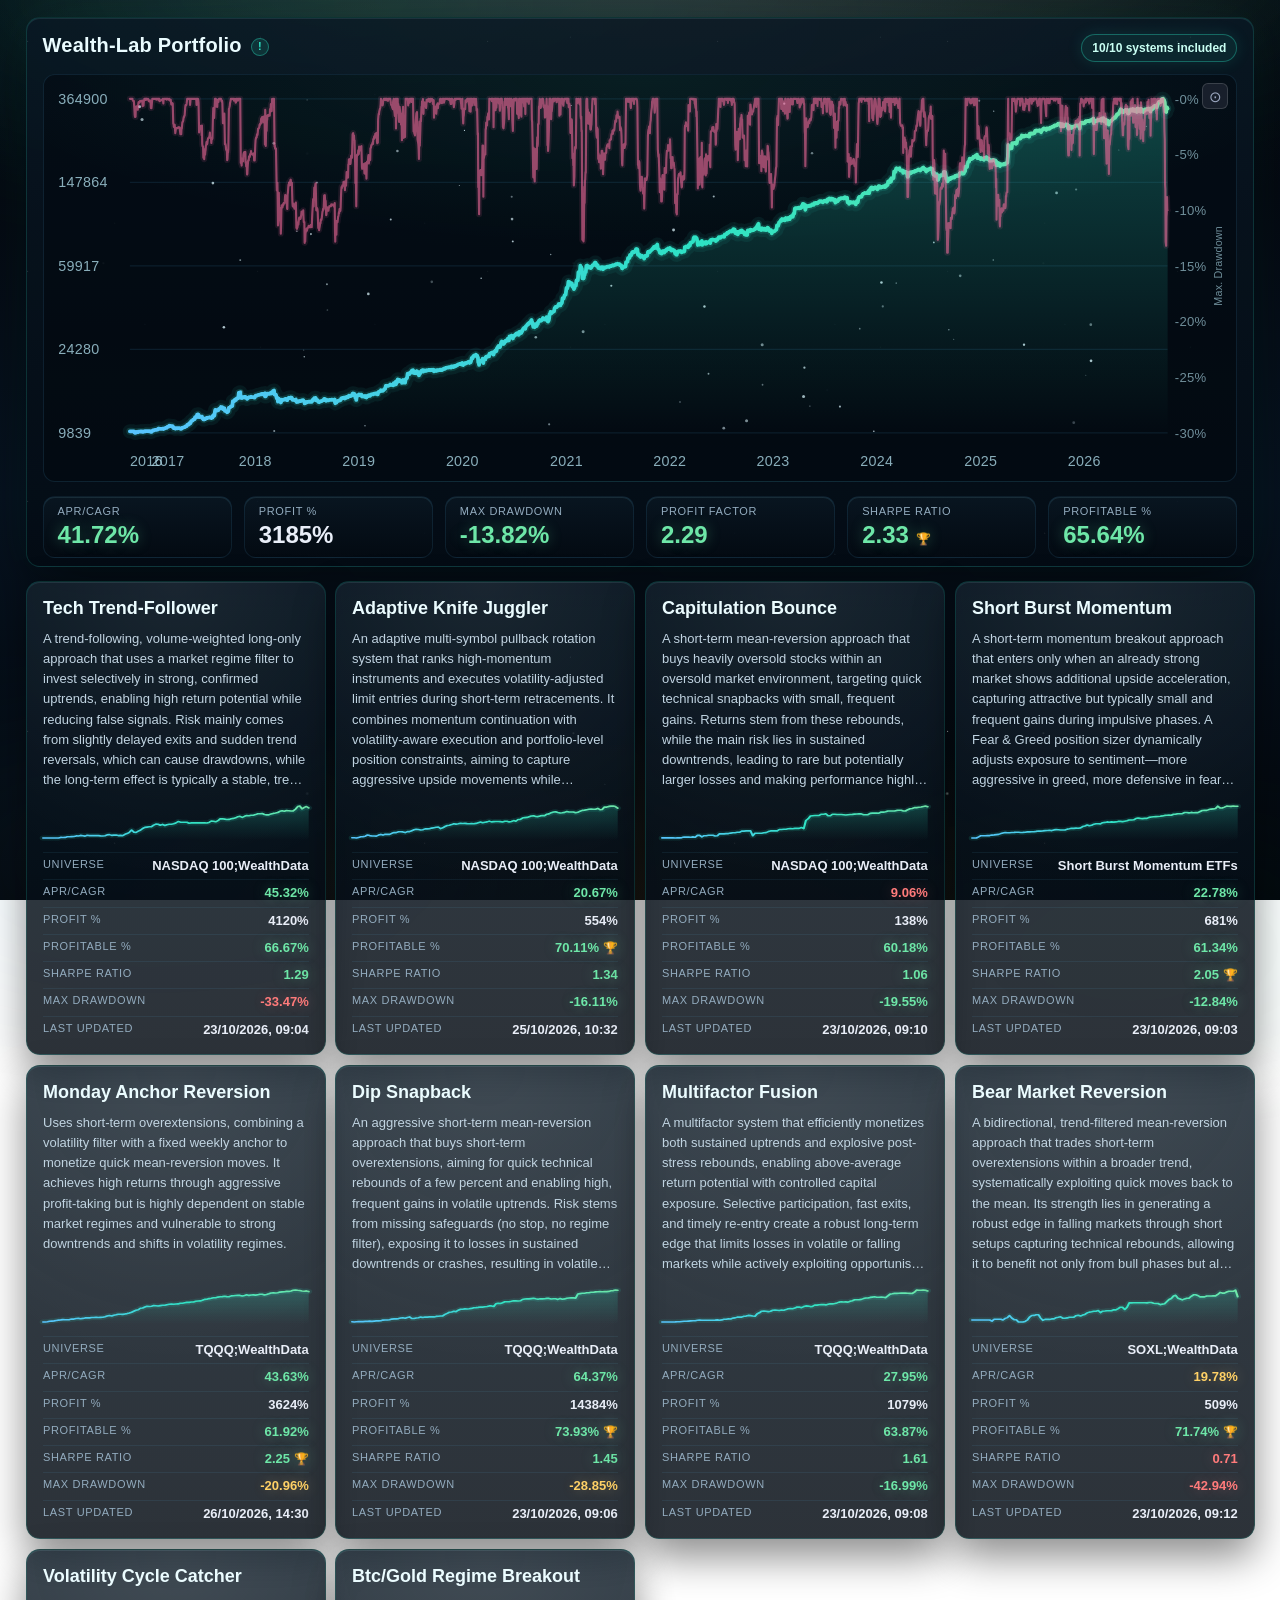
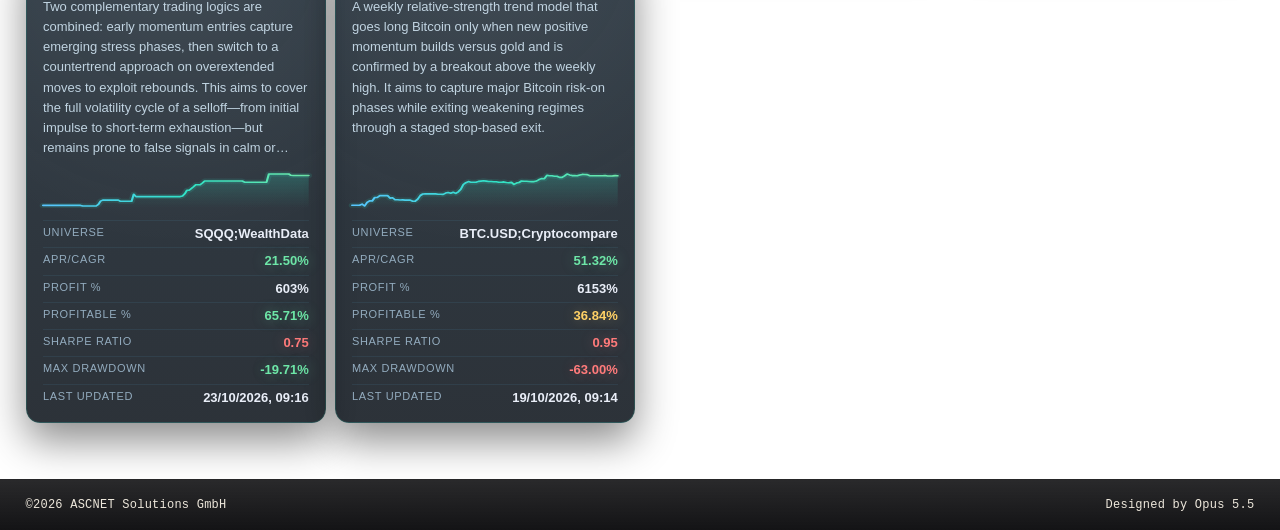
==== commit 44031f57: "Restrict dashboard to registered systems, sync regime panel, add touch gestures (BP-025 to BP-027) -" ====
--- a/index.html
+++ b/index.html
@@ -5,7 +5,7 @@
     <meta charset="UTF-8" />
     <meta name="viewport" content="width=device-width, initial-scale=1.0" />
     <title>Wealth-Lab Meta-Portfolio | Systematic Trading Systems Overview</title>
-    <meta name="description" content="Live overview of the Wealth-Lab Meta-Portfolio — a multi-strategy, regime-aware systematic trading framework active since 2016. Track equity performance, drawdowns and key metrics across 9 independent trading systems." />
+    <meta name="description" content="Live overview of the Wealth-Lab Meta-Portfolio — a multi-strategy, regime-aware systematic trading framework active since 2016. Track equity performance, drawdowns and key metrics across all independent trading systems." />
     <meta name="robots" content="index, follow" />
     <link rel="canonical" href="https://wl-trading-systems.ascnet.ch/" />
     <meta property="og:title" content="Wealth-Lab Meta-Portfolio" />
@@ -30,35 +30,46 @@
 <body>
     <div id="pageLoader" class="page-loader-overlay" role="status" aria-live="polite" aria-label="Loading dashboard overview">
         <div class="page-loader-card">
-            <svg class="page-loader-chart" viewBox="0 0 160 64" aria-hidden="true" focusable="false">
-                <defs>
-                    <linearGradient id="loaderAreaFill" x1="0" y1="0" x2="0" y2="1">
-                        <stop offset="0%" stop-color="#58c4ff" stop-opacity="0.35"></stop>
-                        <stop offset="100%" stop-color="#58c4ff" stop-opacity="0"></stop>
-                    </linearGradient>
-                </defs>
-                <g class="loader-grid">
-                    <line x1="0" y1="16" x2="160" y2="16"></line>
-                    <line x1="0" y1="32" x2="160" y2="32"></line>
-                    <line x1="0" y1="48" x2="160" y2="48"></line>
-                </g>
-                <g class="loader-bars">
-                    <rect x="4" y="57" width="9" height="7" style="--i:0"></rect>
-                    <rect x="19.4" y="53" width="9" height="11" style="--i:1"></rect>
-                    <rect x="34.8" y="56" width="9" height="8" style="--i:2"></rect>
-                    <rect x="50.2" y="51" width="9" height="13" style="--i:3"></rect>
-                    <rect x="65.6" y="54" width="9" height="10" style="--i:4"></rect>
-                    <rect x="81" y="49" width="9" height="15" style="--i:5"></rect>
-                    <rect x="96.4" y="52" width="9" height="12" style="--i:6"></rect>
-                    <rect x="111.8" y="55" width="9" height="9" style="--i:7"></rect>
-                    <rect x="127.2" y="50" width="9" height="14" style="--i:8"></rect>
-                    <rect x="142.6" y="48" width="9" height="16" style="--i:9"></rect>
-                </g>
-                <path class="loader-area" d="M4 50 L18 44 L28 47 L40 36 L52 40 L64 29 L76 33 L88 23 L100 27 L112 16 L124 20 L138 11 L154 7 L154 64 L4 64 Z"></path>
-                <path class="loader-line" pathLength="1" d="M4 50 L18 44 L28 47 L40 36 L52 40 L64 29 L76 33 L88 23 L100 27 L112 16 L124 20 L138 11 L154 7"></path>
-                <circle class="loader-pulse" cx="154" cy="7" r="3.5"></circle>
-                <circle class="loader-tip" cx="154" cy="7" r="3.5"></circle>
-            </svg>
+            <div class="page-loader-chart" aria-hidden="true">
+                <svg class="loader-layer" viewBox="-4 -6 168 74" focusable="false">
+                    <g class="loader-grid">
+                        <line x1="0" y1="16" x2="160" y2="16"></line>
+                        <line x1="0" y1="32" x2="160" y2="32"></line>
+                        <line x1="0" y1="48" x2="160" y2="48"></line>
+                    </g>
+                    <g class="loader-bars">
+                        <rect x="4" y="57" width="9" height="7" style="--i:0"></rect>
+                        <rect x="19.4" y="53" width="9" height="11" style="--i:1"></rect>
+                        <rect x="34.8" y="56" width="9" height="8" style="--i:2"></rect>
+                        <rect x="50.2" y="51" width="9" height="13" style="--i:3"></rect>
+                        <rect x="65.6" y="54" width="9" height="10" style="--i:4"></rect>
+                        <rect x="81" y="49" width="9" height="15" style="--i:5"></rect>
+                        <rect x="96.4" y="52" width="9" height="12" style="--i:6"></rect>
+                        <rect x="111.8" y="55" width="9" height="9" style="--i:7"></rect>
+                        <rect x="127.2" y="50" width="9" height="14" style="--i:8"></rect>
+                        <rect x="142.6" y="48" width="9" height="16" style="--i:9"></rect>
+                    </g>
+                </svg>
+                <div class="loader-reveal">
+                    <div class="loader-reveal-inner">
+                        <svg class="loader-layer" viewBox="-4 -6 168 74" focusable="false">
+                            <defs>
+                                <linearGradient id="loaderAreaFill" x1="0" y1="0" x2="0" y2="1">
+                                    <stop offset="0%" stop-color="#58c4ff" stop-opacity="0.35"></stop>
+                                    <stop offset="100%" stop-color="#58c4ff" stop-opacity="0"></stop>
+                                </linearGradient>
+                            </defs>
+                            <path class="loader-area" d="M4 50 L18 44 L28 47 L40 36 L52 40 L64 29 L76 33 L88 23 L100 27 L112 16 L124 20 L138 11 L154 7 L154 64 L4 64 Z"></path>
+                            <path class="loader-line-glow" d="M4 50 L18 44 L28 47 L40 36 L52 40 L64 29 L76 33 L88 23 L100 27 L112 16 L124 20 L138 11 L154 7"></path>
+                            <path class="loader-line" d="M4 50 L18 44 L28 47 L40 36 L52 40 L64 29 L76 33 L88 23 L100 27 L112 16 L124 20 L138 11 L154 7"></path>
+                        </svg>
+                    </div>
+                </div>
+                <svg class="loader-layer" viewBox="-4 -6 168 74" focusable="false">
+                    <circle class="loader-pulse" cx="154" cy="7" r="3.5"></circle>
+                    <circle class="loader-tip" cx="154" cy="7" r="3.5"></circle>
+                </svg>
+            </div>
             <div class="page-loader-title">Loading dashboard...</div>
             <div class="page-loader-text" id="pageLoaderText">Please wait while the overview is being prepared.</div>
         </div>
--- a/css/motion.css
+++ b/css/motion.css
@@ -234,17 +234,46 @@
   }
 }
 
-/* ---- Loader als Mini-Chart (FR-M-17, D-030) ----
+/* ---- Loader als Mini-Chart (FR-M-17, D-030; Technik D-032) ----
  * Ausnahme: läuft ab dem ersten Bild, unabhängig von html.wl-motion,
  * weil der Loader vor motion.js sichtbar ist.
+ * Nur transform und opacity (Compositor), damit der Loader flüssig bleibt,
+ * während der Main-Thread die Daten verarbeitet (FR-M-18).
  */
 
 .page-loader-chart {
-  display: block;
-  width: 168px;
-  height: 68px;
-  margin: 0 auto 14px;
+  position: relative;
+  width: 176px;
+  height: 78px;
+  margin: 0 auto 10px;
+}
+
+/* Drei SVG-Ebenen mit gleicher viewBox: Raster/Balken, Fläche/Linie, Spitze/Puls */
+.page-loader-chart .loader-layer {
+  position: absolute;
+  inset: 0;
+  width: 100%;
+  height: 100%;
   overflow: visible;
+}
+
+/* Linie wird aufgedeckt: Fenster (aussen) und Inhalt (innen) verschieben sich
+ * gegenläufig, der Inhalt bleibt stehen */
+.page-loader-chart .loader-reveal,
+.page-loader-chart .loader-reveal-inner {
+  position: absolute;
+  inset: 0;
+}
+
+.page-loader-chart .loader-reveal {
+  overflow: hidden;
+  animation: wl-loader-reveal 2.4s var(--wl-motion-ease) infinite;
+  will-change: transform, opacity;
+}
+
+.page-loader-chart .loader-reveal-inner {
+  animation: wl-loader-reveal-inner 2.4s var(--wl-motion-ease) infinite;
+  will-change: transform;
 }
 
 .page-loader-chart .loader-grid line {
@@ -271,9 +300,16 @@
   stroke-width: 2.4;
   stroke-linejoin: round;
   stroke-linecap: round;
-  stroke-dasharray: 1 2;
-  filter: drop-shadow(0 0 4px rgba(88, 196, 255, 0.55));
-  animation: wl-loader-line 2.4s var(--wl-motion-ease) infinite;
+}
+
+/* Glow als breiter, halbtransparenter Strich (kein Filter auf der Compositor-Ebene) */
+.page-loader-chart .loader-line-glow {
+  fill: none;
+  stroke: #58c4ff;
+  stroke-width: 8;
+  stroke-opacity: 0.18;
+  stroke-linejoin: round;
+  stroke-linecap: round;
 }
 
 .page-loader-chart .loader-tip,
@@ -295,20 +331,10 @@
   animation: wl-loader-pulse 2.4s ease-out infinite;
 }
 
+/* Titel "atmet" über opacity (Compositor); ein Schimmer nur auf der Schrift wäre
+ * ohne background-position nicht möglich (D-032) */
 .page-loader-title {
-  background: linear-gradient(
-    90deg,
-    var(--muted) 0%,
-    var(--text) 45%,
-    #ffffff 50%,
-    var(--text) 55%,
-    var(--muted) 100%
-  );
-  background-size: 200% 100%;
-  -webkit-background-clip: text;
-  background-clip: text;
-  color: transparent;
-  animation: wl-loader-shimmer 2.4s linear infinite;
+  animation: wl-loader-breathe 2.4s ease-in-out infinite;
 }
 
 /* Karte schrumpft beim Ausblenden leicht */
@@ -327,21 +353,31 @@
   animation-play-state: paused;
 }
 
-@keyframes wl-loader-line {
+@keyframes wl-loader-reveal {
   0% {
-    stroke-dashoffset: 1;
+    transform: translateX(-100%);
     opacity: 1;
   }
   50% {
-    stroke-dashoffset: 0;
+    transform: translateX(0);
   }
   82% {
-    stroke-dashoffset: 0;
-    opacity: 1;
-  }
-  100% {
-    stroke-dashoffset: 0;
-    opacity: 0;
+    transform: translateX(0);
+    opacity: 1;
+  }
+  100% {
+    transform: translateX(0);
+    opacity: 0;
+  }
+}
+
+@keyframes wl-loader-reveal-inner {
+  0% {
+    transform: translateX(100%);
+  }
+  50%,
+  100% {
+    transform: translateX(0);
   }
 }
 
@@ -412,12 +448,13 @@
   }
 }
 
-@keyframes wl-loader-shimmer {
-  from {
-    background-position: 100% 0;
-  }
-  to {
-    background-position: -100% 0;
+@keyframes wl-loader-breathe {
+  0%,
+  100% {
+    opacity: 1;
+  }
+  50% {
+    opacity: 0.62;
   }
 }
 
@@ -425,11 +462,6 @@
   .page-loader-chart *,
   .page-loader-title {
     animation: none !important;
-  }
-
-  .page-loader-title {
-    background: none;
-    color: var(--text);
   }
 
   .page-loader-overlay .page-loader-card {
--- a/css/theme-aurora.css
+++ b/css/theme-aurora.css
@@ -321,10 +321,6 @@
   box-shadow: var(--au-edge);
 }
 
-html[data-theme="aurora"] .card:hover {
-  border-color: rgba(45, 226, 196, 0.3);
-}
-
 html[data-theme="aurora"] .card-info {
   background: rgba(45, 226, 196, 0.12);
   color: var(--au-teal);
@@ -587,9 +583,9 @@
   fill: rgba(45, 226, 196, 0.16);
 }
 
-html[data-theme="aurora"] .page-loader-chart .loader-line {
+html[data-theme="aurora"] .page-loader-chart .loader-line,
+html[data-theme="aurora"] .page-loader-chart .loader-line-glow {
   stroke: var(--au-teal);
-  filter: drop-shadow(0 0 4px rgba(45, 226, 196, 0.6));
 }
 
 html[data-theme="aurora"] .page-loader-chart .loader-tip {
@@ -601,12 +597,185 @@
 }
 
 /* ======================================================================
- * Reduced-Motion (FR-T-08): kein Funkeln, kein Orbit-Puls
+ * Detailseiten (FR-T-10): Hero-Kurve oben im Overview (#systemHero aus main.js)
+ * ==================================================================== */
+
+html[data-theme="aurora"] .system-hero {
+  margin-bottom: var(--space-4, 16px);
+  border: 1px solid rgba(88, 196, 255, 0.12);
+  border-radius: 12px;
+  background: radial-gradient(
+      ellipse 70% 90% at 85% 0%,
+      rgba(45, 226, 196, 0.1),
+      transparent 70%
+    ),
+    rgba(3, 9, 16, 0.6);
+  overflow: hidden;
+}
+
+html[data-theme="aurora"] .system-hero svg {
+  display: block;
+  width: 100%;
+  height: auto;
+}
+
+html[data-theme="aurora"] .wl-hero-caption {
+  fill: var(--au-muted);
+  font-size: 12px;
+  letter-spacing: 0.14em;
+}
+
+html[data-theme="aurora"] .wl-hero-value {
+  fill: var(--au-text);
+  font-size: 20px;
+  font-weight: 600;
+  font-variant-numeric: tabular-nums;
+}
+
+html[data-theme="aurora"] .wl-hero-narrow .wl-hero-caption {
+  font-size: 17px;
+}
+
+html[data-theme="aurora"] .wl-hero-narrow .wl-hero-value {
+  font-size: 30px;
+}
+
+/* Puls um den Endpunkt: unsichtbar bis zum Start, danach nur transform/opacity */
+html[data-theme="aurora"] .wl-hero-pulse {
+  opacity: 0;
+  transform-box: fill-box;
+  transform-origin: center;
+  animation: wl-orbit 2.2s ease-out 1.6s infinite;
+}
+
+/* ======================================================================
+ * Detailseiten (FR-T-11): lebendige Flächen, nur mit Motion (html.wl-motion)
+ * ==================================================================== */
+
+/* Langsam wanderndes Aurora-Lichtband (transform, Compositor) */
+html[data-theme="aurora"].wl-motion .topbar::before,
+html[data-theme="aurora"].wl-motion .panel-header::before {
+  content: "";
+  position: absolute;
+  top: 0;
+  bottom: 0;
+  left: -50%;
+  width: 200%;
+  z-index: -1;
+  pointer-events: none;
+  background: linear-gradient(
+    90deg,
+    transparent 0%,
+    rgba(45, 226, 196, 0.1) 18%,
+    rgba(110, 231, 168, 0.07) 30%,
+    transparent 44%,
+    rgba(139, 123, 255, 0.07) 64%,
+    transparent 80%
+  );
+  animation: wl-aurora-band 18s ease-in-out infinite alternate;
+  will-change: transform;
+}
+
+/* Band seitlich beschneiden; vertikal sichtbar lassen (Mobile-Menü klappt nach unten aus) */
+html[data-theme="aurora"].wl-motion .topbar {
+  overflow-x: clip;
+}
+
+html[data-theme="aurora"].wl-motion .panel-header {
+  position: relative;
+  overflow: hidden;
+  isolation: isolate;
+}
+
+html[data-theme="aurora"].wl-motion .panel-header::before {
+  animation-duration: 24s;
+}
+
+@keyframes wl-aurora-band {
+  from {
+    transform: translateX(-15%);
+  }
+  to {
+    transform: translateX(15%);
+  }
+}
+
+/* Overview-Karten steigen gestaffelt auf */
+html[data-theme="aurora"].wl-motion #overviewCards .card {
+  animation: wl-rise-in 520ms var(--wl-motion-ease) backwards;
+  animation-play-state: paused;
+}
+
+/* Tabellenzeilen (Overview, Metrics) blenden gestaffelt ein, auch beim erneuten Öffnen */
+html[data-theme="aurora"].wl-motion #overviewTableBody tr,
+html[data-theme="aurora"].wl-motion #metricsTableBody tr {
+  animation: wl-fade-in 380ms var(--wl-motion-ease) backwards;
+  animation-play-state: paused;
+}
+
+html[data-theme="aurora"].wl-motion.wl-motion-ready #overviewCards .card,
+html[data-theme="aurora"].wl-motion.wl-motion-ready #overviewTableBody tr,
+html[data-theme="aurora"].wl-motion.wl-motion-ready #metricsTableBody tr {
+  animation-play-state: running;
+}
+
+html[data-theme="aurora"].wl-motion #overviewCards .card {
+  animation-delay: calc(var(--wl-i, 0) * 45ms);
+}
+
+html[data-theme="aurora"].wl-motion #overviewTableBody tr,
+html[data-theme="aurora"].wl-motion #metricsTableBody tr {
+  animation-delay: calc(200ms + var(--wl-i, 0) * 25ms);
+}
+
+/* Position im Raster bzw. in der Tabelle (wirkt nur über die Verzögerungen oben) */
+html[data-theme="aurora"] #overviewCards .card:nth-child(2),
+html[data-theme="aurora"] :is(#overviewTableBody, #metricsTableBody) tr:nth-child(2) { --wl-i: 1; }
+html[data-theme="aurora"] #overviewCards .card:nth-child(3),
+html[data-theme="aurora"] :is(#overviewTableBody, #metricsTableBody) tr:nth-child(3) { --wl-i: 2; }
+html[data-theme="aurora"] #overviewCards .card:nth-child(4),
+html[data-theme="aurora"] :is(#overviewTableBody, #metricsTableBody) tr:nth-child(4) { --wl-i: 3; }
+html[data-theme="aurora"] #overviewCards .card:nth-child(5),
+html[data-theme="aurora"] :is(#overviewTableBody, #metricsTableBody) tr:nth-child(5) { --wl-i: 4; }
+html[data-theme="aurora"] #overviewCards .card:nth-child(6),
+html[data-theme="aurora"] :is(#overviewTableBody, #metricsTableBody) tr:nth-child(6) { --wl-i: 5; }
+html[data-theme="aurora"] #overviewCards .card:nth-child(7),
+html[data-theme="aurora"] :is(#overviewTableBody, #metricsTableBody) tr:nth-child(7) { --wl-i: 6; }
+html[data-theme="aurora"] #overviewCards .card:nth-child(8),
+html[data-theme="aurora"] :is(#overviewTableBody, #metricsTableBody) tr:nth-child(8) { --wl-i: 7; }
+html[data-theme="aurora"] #overviewCards .card:nth-child(9),
+html[data-theme="aurora"] :is(#overviewTableBody, #metricsTableBody) tr:nth-child(9) { --wl-i: 8; }
+html[data-theme="aurora"] :is(#overviewTableBody, #metricsTableBody) tr:nth-child(10) { --wl-i: 9; }
+html[data-theme="aurora"] :is(#overviewTableBody, #metricsTableBody) tr:nth-child(11) { --wl-i: 10; }
+html[data-theme="aurora"] :is(#overviewTableBody, #metricsTableBody) tr:nth-child(12) { --wl-i: 11; }
+html[data-theme="aurora"] :is(#overviewTableBody, #metricsTableBody) tr:nth-child(13) { --wl-i: 12; }
+html[data-theme="aurora"] :is(#overviewTableBody, #metricsTableBody) tr:nth-child(14) { --wl-i: 13; }
+html[data-theme="aurora"] :is(#overviewTableBody, #metricsTableBody) tr:nth-child(15) { --wl-i: 14; }
+html[data-theme="aurora"] :is(#overviewTableBody, #metricsTableBody) tr:nth-child(16) { --wl-i: 15; }
+html[data-theme="aurora"] :is(#overviewTableBody, #metricsTableBody) tr:nth-child(17) { --wl-i: 16; }
+html[data-theme="aurora"] :is(#overviewTableBody, #metricsTableBody) tr:nth-child(18) { --wl-i: 17; }
+html[data-theme="aurora"] :is(#overviewTableBody, #metricsTableBody) tr:nth-child(19) { --wl-i: 18; }
+html[data-theme="aurora"] :is(#overviewTableBody, #metricsTableBody) tr:nth-child(20) { --wl-i: 19; }
+html[data-theme="aurora"] :is(#overviewTableBody, #metricsTableBody) tr:nth-child(21) { --wl-i: 20; }
+
+/* Glow beim Überfahren */
+html[data-theme="aurora"] .card:hover {
+  border-color: rgba(45, 226, 196, 0.45);
+  box-shadow: var(--au-edge), 0 0 22px rgba(45, 226, 196, 0.12);
+}
+
+html[data-theme="aurora"] tbody tr:hover td:first-child {
+  box-shadow: inset 2px 0 0 var(--au-teal);
+}
+
+/* ======================================================================
+ * Reduced-Motion (FR-T-08): kein Funkeln, kein Puls
  * ==================================================================== */
 
 @media (prefers-reduced-motion: reduce) {
   html[data-theme="aurora"] .wl-c-twinkle,
-  html[data-theme="aurora"] .wl-c-orbit {
+  html[data-theme="aurora"] .wl-c-orbit,
+  html[data-theme="aurora"] .wl-hero-pulse {
     animation: none !important;
   }
 }
